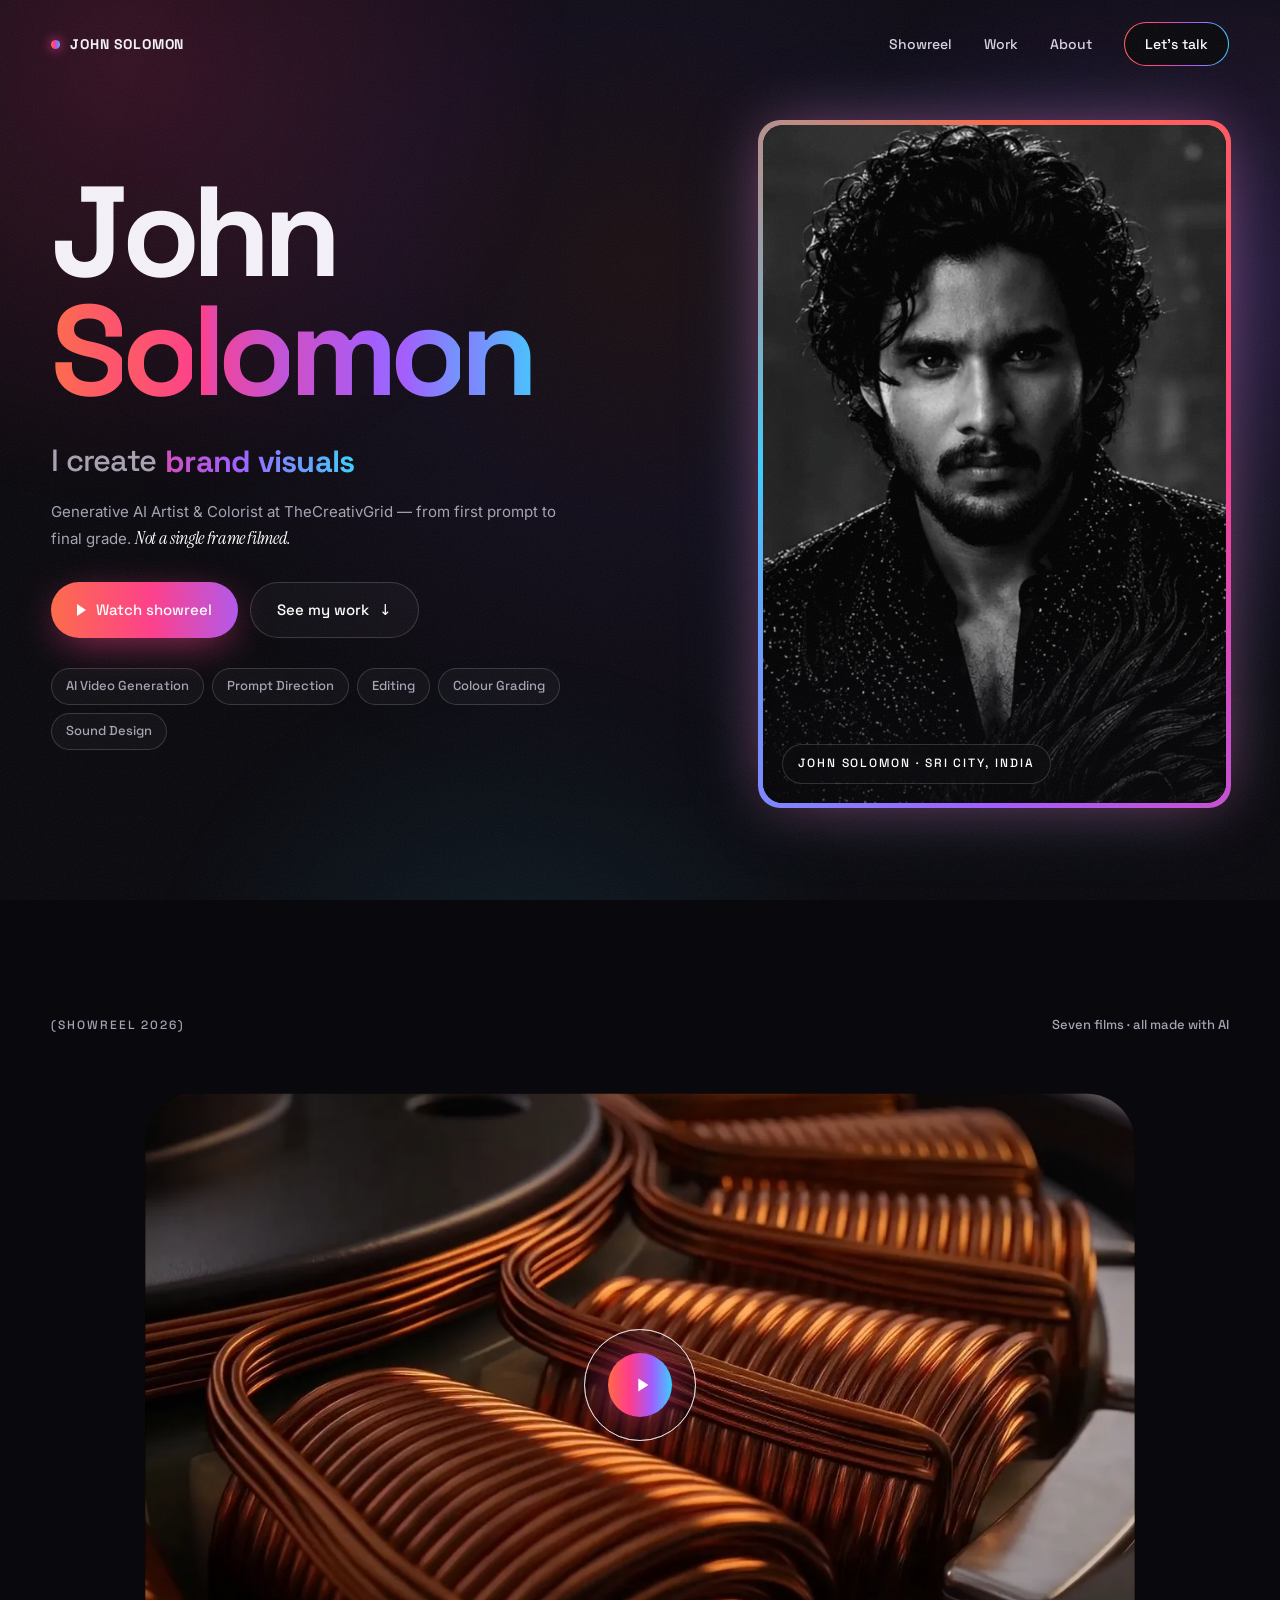
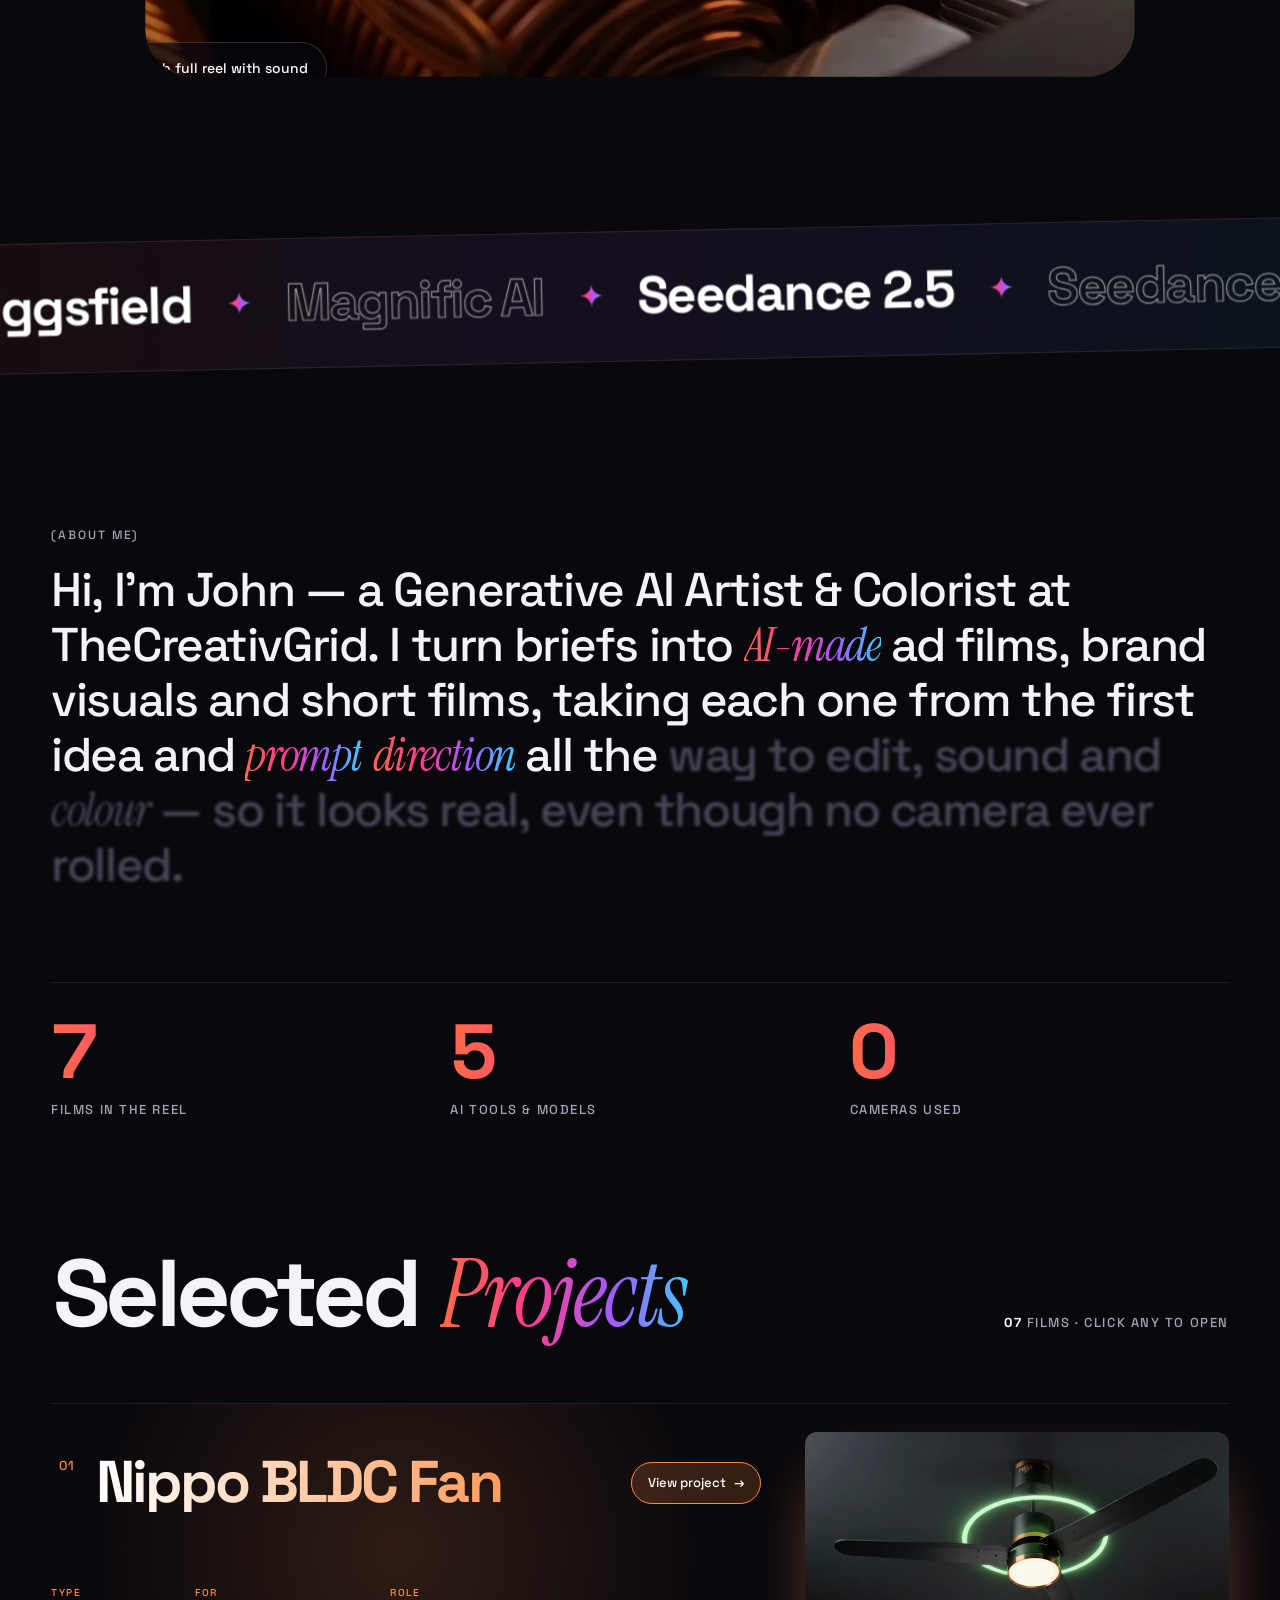
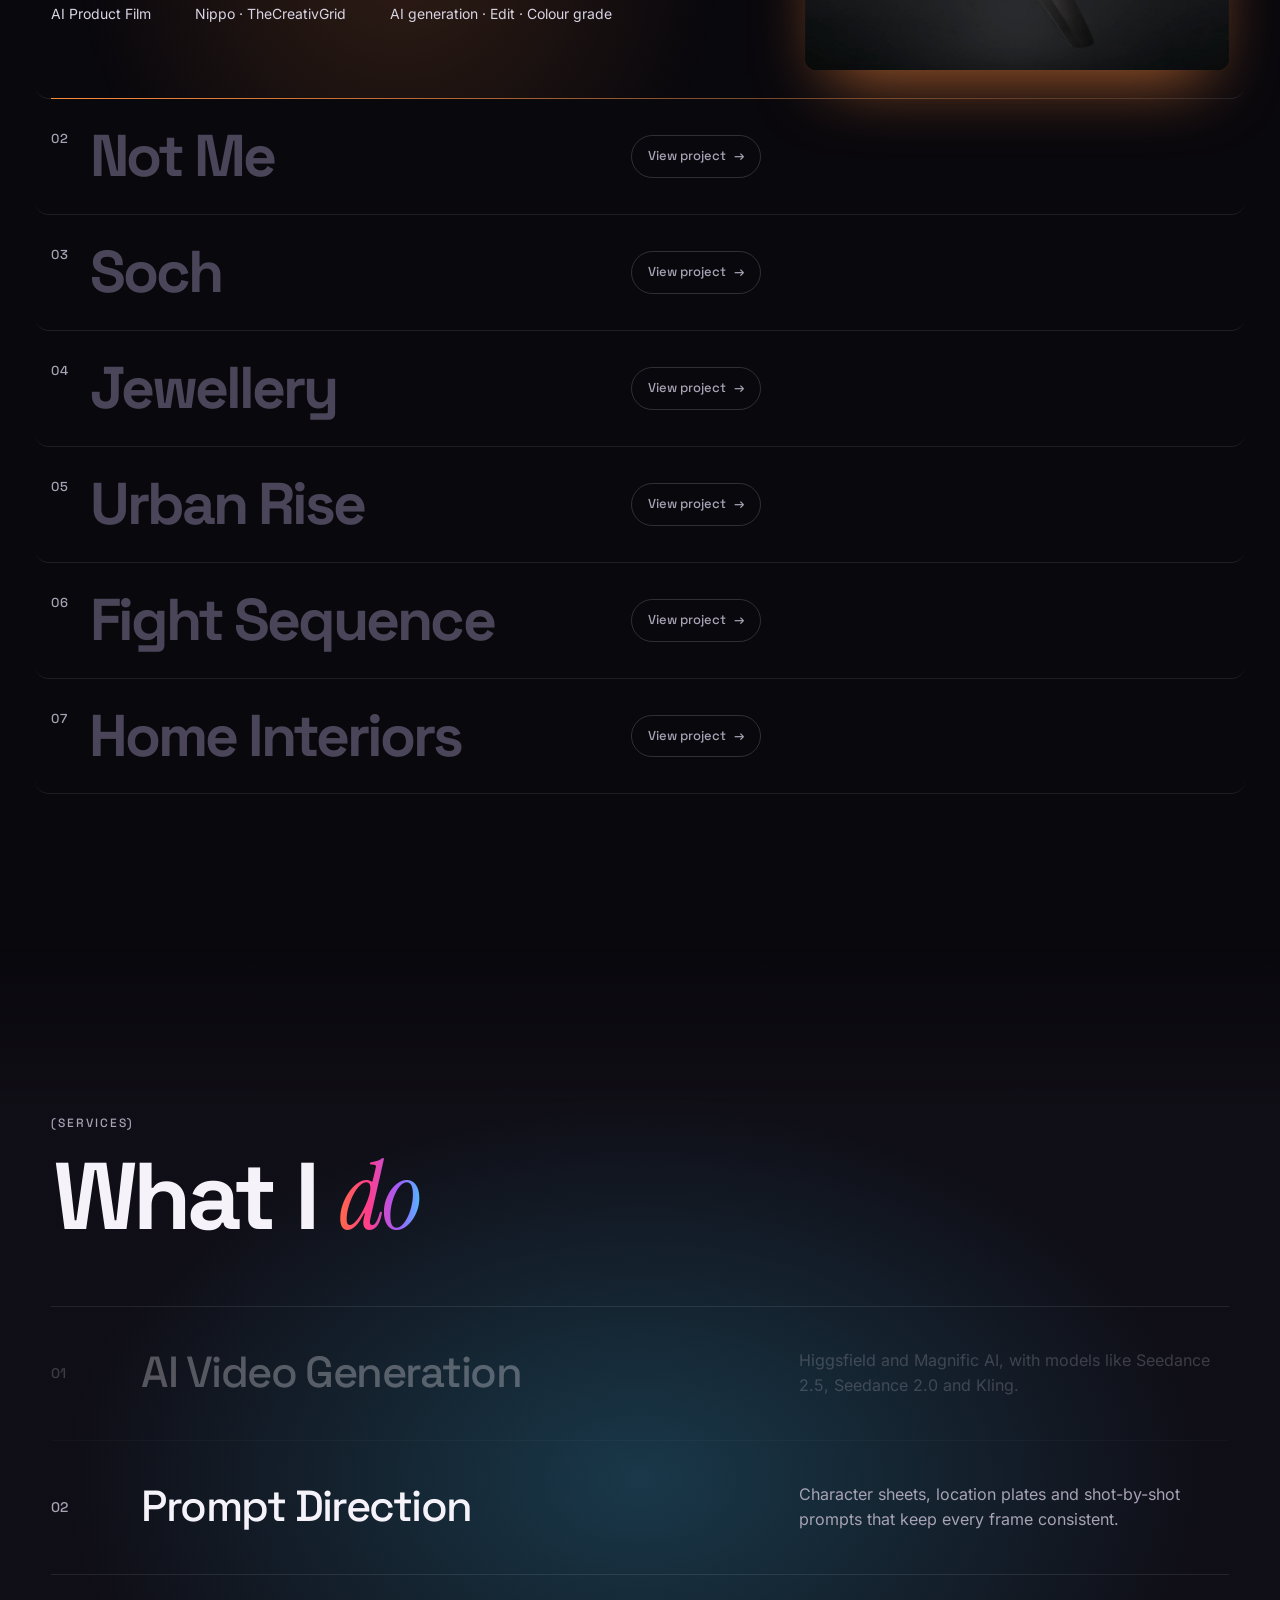
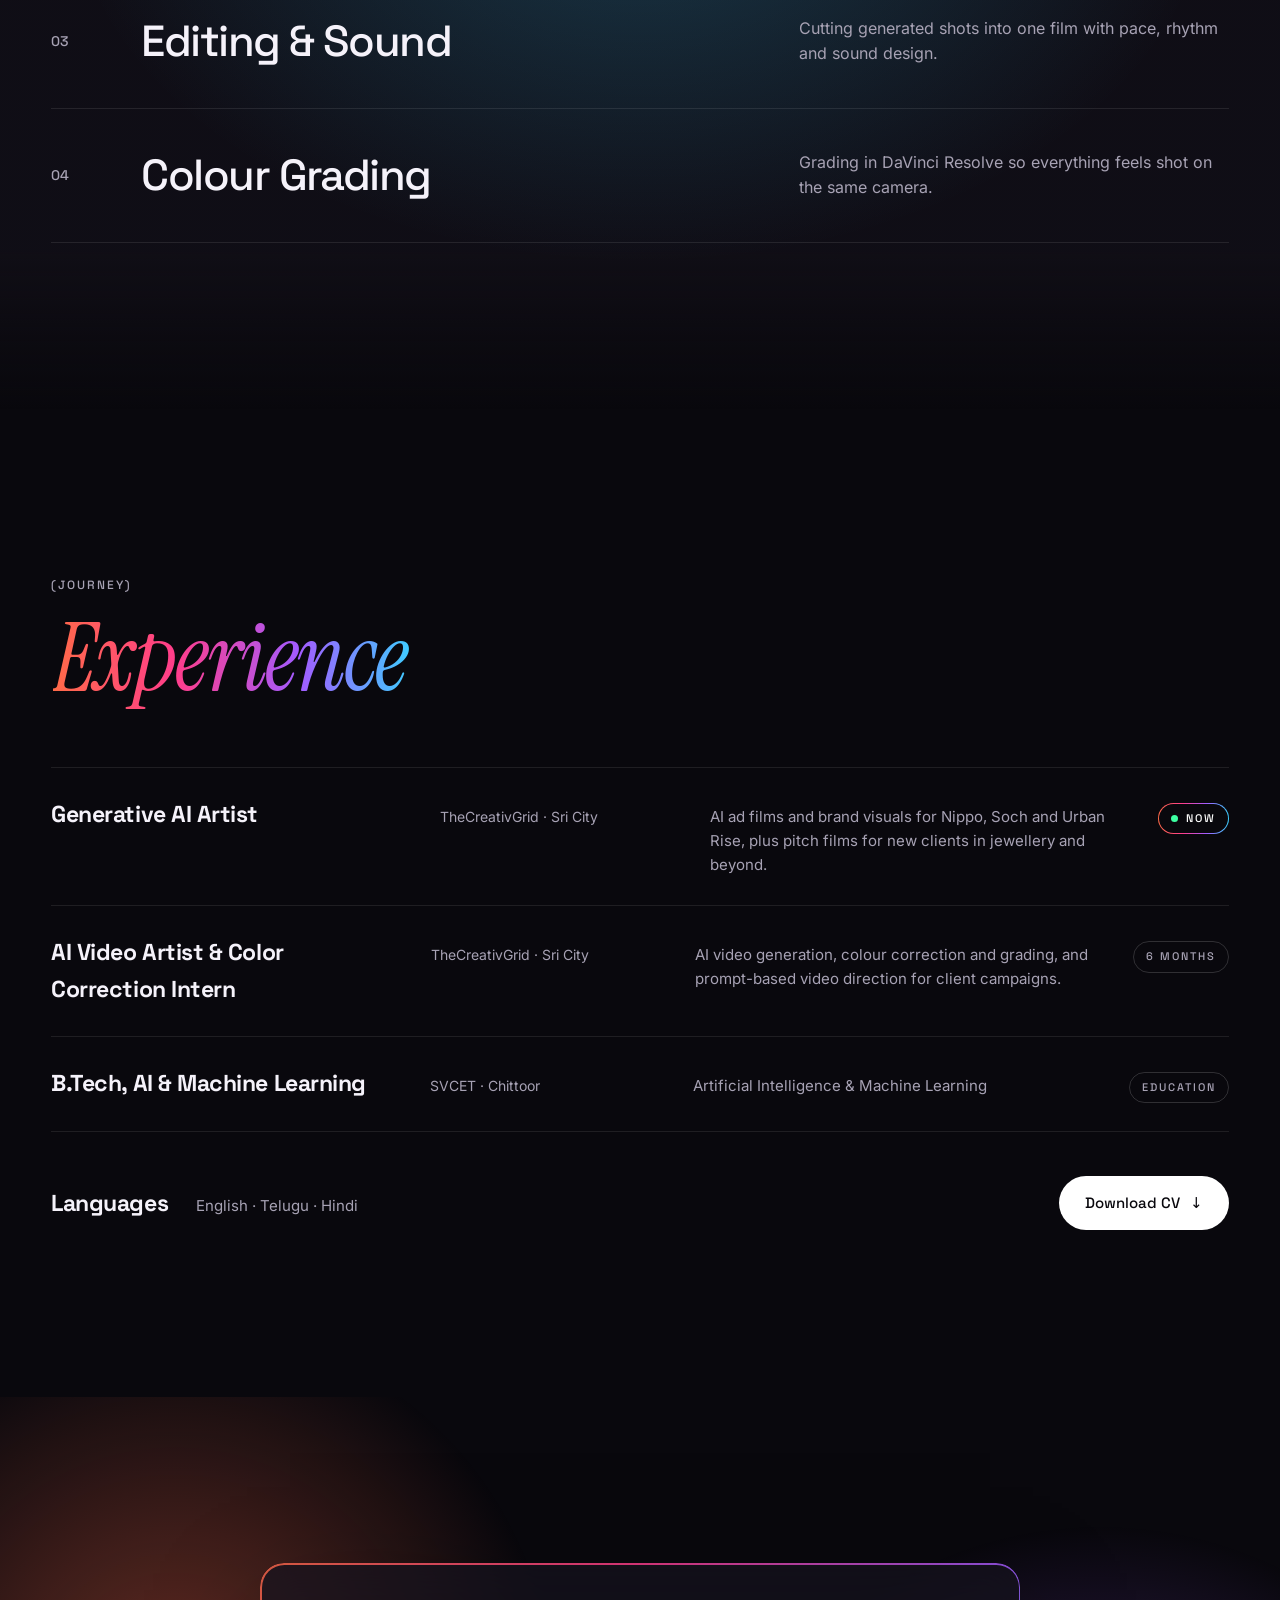
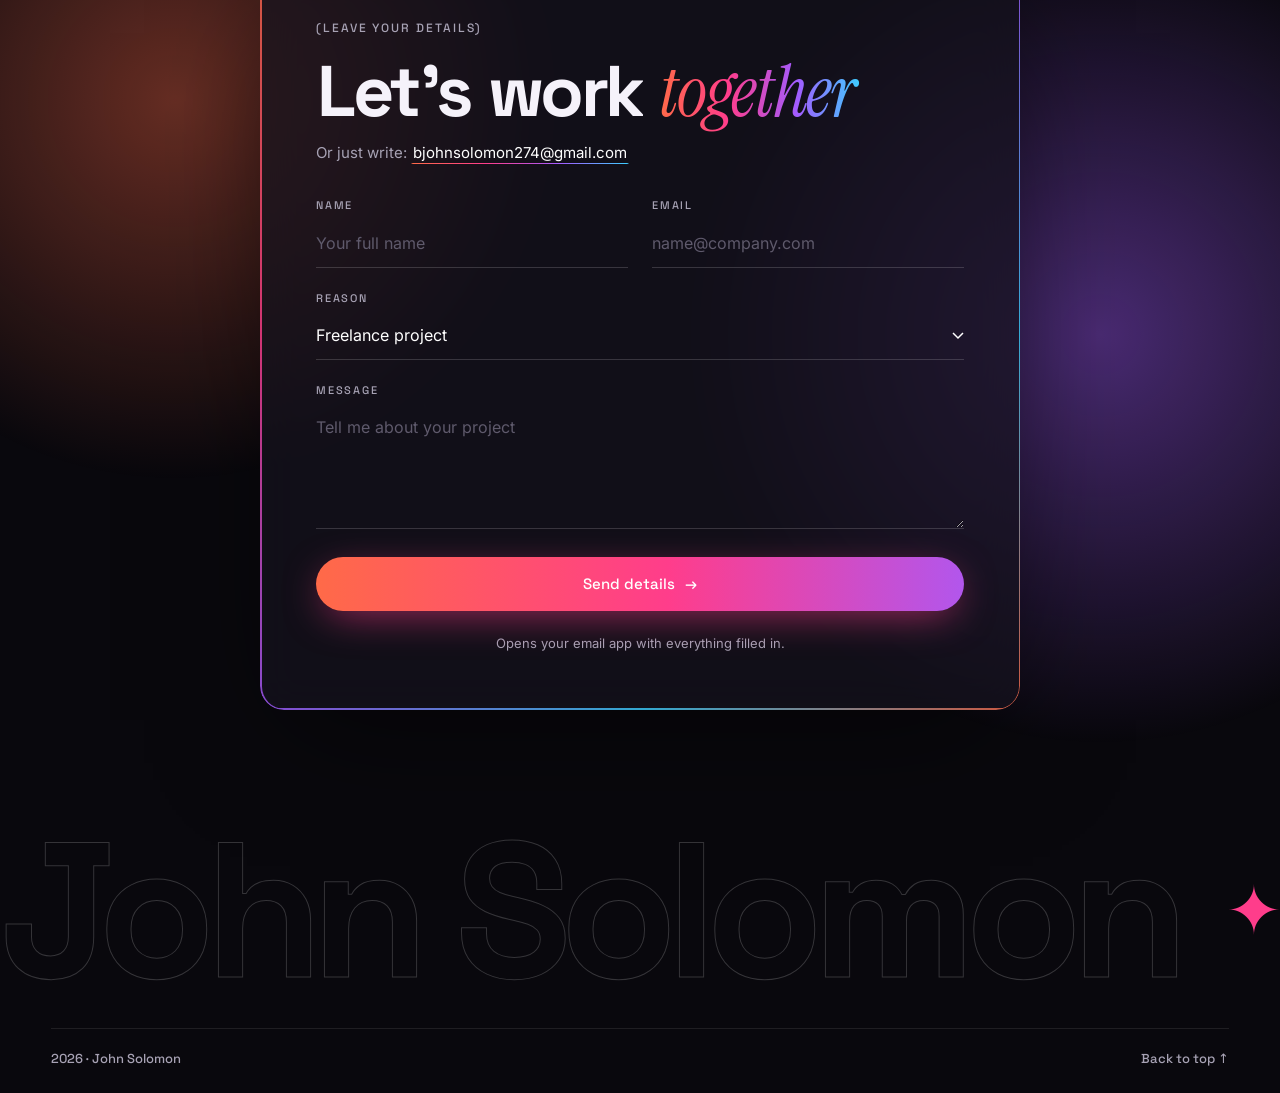
==== index.html @ 5c646c01 "Add files via upload" ====
<!doctype html>
<html lang="en">
<head>
<meta charset="utf-8">
<meta name="viewport" content="width=device-width, initial-scale=1, viewport-fit=cover">
<title>John Solomon — Generative AI Artist &amp; Colorist</title>
<meta name="description" content="John Solomon is a Generative AI Artist and Colorist creating AI-generated ad films, brand visuals and short films.">
<meta name="theme-color" content="#09080d">
<meta name="color-scheme" content="dark">
<meta property="og:title" content="John Solomon — Generative AI Artist & Colorist">
<meta property="og:description" content="AI films, brand visuals & the craft in between.">
<meta property="og:image" content="https://johnsolomon.online/assets/img/og.jpg">
<meta property="og:url" content="https://johnsolomon.online/">
<meta property="og:type" content="website">
<meta name="twitter:card" content="summary_large_image">
<link rel="canonical" href="https://johnsolomon.online/">
<link rel="icon" href="assets/img/favicon.svg" type="image/svg+xml">
<link rel="preload" href="assets/fonts/SpaceGrotesk-Bold.woff2" as="font" type="font/woff2" crossorigin>
<link rel="preload" href="assets/fonts/Inter-Regular.woff2" as="font" type="font/woff2" crossorigin>
<link rel="preload" href="assets/fonts/InstrumentSerif-Italic.woff2" as="font" type="font/woff2" crossorigin>
<link rel="preload" href="assets/img/john.webp" as="image" type="image/webp">
<link rel="preconnect" href="https://www.youtube-nocookie.com">
<link rel="stylesheet" href="assets/css/style.css">
<script src="assets/js/config.js" defer></script>
<script src="assets/js/lenis.min.js" defer></script>
<script src="assets/js/main.js" defer></script>
</head>
<body class="is-loading">

<!-- loader -->
<div class="loader" aria-hidden="true">
  <div class="loader__inner">
    <div class="loader__name"><span>John</span><span>Solomon</span></div>
    <div class="loader__row"><div class="loader__bar"><i></i></div><span class="loader__pct" data-pct>0</span></div>
  </div>
</div>

<!-- ambient layers -->
<div class="aurora" aria-hidden="true"><i class="aurora__a"></i><i class="aurora__b"></i><i class="aurora__c"></i></div>
<div class="spot" aria-hidden="true"></div>
<div class="grain" aria-hidden="true"></div>
<div class="progress" aria-hidden="true"><i></i></div>

<!-- living cursor -->
<canvas class="trail" aria-hidden="true"></canvas>
<div class="cursor" aria-hidden="true">
  <div class="cursor__arrow"><svg viewBox="0 0 28 28"><defs><linearGradient id="cg" x1="0" y1="0" x2="1" y2="1"><stop offset="0" stop-color="#ff6a48"><animate attributeName="stop-color" values="#ff6a48;#ff3d8b;#a35bff;#3ccfff;#ff6a48" dur="6s" repeatCount="indefinite"/></stop><stop offset="1" stop-color="#a35bff"><animate attributeName="stop-color" values="#a35bff;#3ccfff;#ff6a48;#ff3d8b;#a35bff" dur="6s" repeatCount="indefinite"/></stop></linearGradient></defs><path d="M2 2 25 12.5 15.5 14.5 10.5 25 2 2z" fill="url(#cg)" stroke="rgba(255,255,255,.85)" stroke-width="1.1" stroke-linejoin="round"/></svg></div>
  <span class="cursor__label" data-cursor-label>View</span>
</div>

<!-- header -->
<header class="nav">
  <a href="#top" class="nav__logo"><span class="nav__dot"></span>JOHN SOLOMON</a>
  <nav class="nav__links" aria-label="Primary">
    <a href="#reel" data-hover-text="Showreel">Showreel</a>
    <a href="#work" data-hover-text="Work">Work</a>
    <a href="#about" data-hover-text="About">About</a>
    <a href="#contact" class="nav__cta magnetic">Let's talk</a>
  </nav>
  <button class="nav__burger" aria-label="Open menu" aria-expanded="false"><i></i><i></i></button>
</header>
<div class="menu" aria-hidden="true">
  <a href="#reel"><span>01</span>Showreel</a><a href="#work"><span>02</span>Work</a><a href="#about"><span>03</span>About</a><a href="#contact"><span>04</span>Contact</a>
</div>

<main id="top">

<!-- ============ HERO ============ -->
<section class="hero">
  <div class="hero__text">
    <h1 class="hero__name" aria-label="John Solomon"><span class="line" data-chars>John</span><span class="line line--grad" data-chars>Solomon</span></h1>
    <p class="hero__role fade">I create
      <span class="rotator" aria-live="polite"><span class="rotator__track" data-rotator><b>AI ad films</b><b>brand visuals</b><b>pitch films</b><b>short films</b><b>product films</b></span></span>
    </p>
    <p class="hero__tag fade">Generative AI Artist &amp; Colorist at TheCreativGrid — from first prompt to final grade. <em>Not a single frame filmed.</em></p>
    <div class="hero__cta fade">
      <a href="#reel" class="btn btn--grad magnetic"><span class="btn__play"></span>Watch showreel</a>
      <a href="#work" class="btn btn--ghost magnetic">See my work <span aria-hidden="true">↓</span></a>
    </div>
    <ul class="tags fade">
      <li>AI Video Generation</li><li>Prompt Direction</li><li>Editing</li><li>Colour Grading</li><li>Sound Design</li>
    </ul>
  </div>
  <figure class="hero__photo fade" data-tilt>
    <div class="hero__ring" aria-hidden="true"></div>
    <div class="hero__img">
      <picture>
        <source srcset="assets/img/john.webp" type="image/webp">
        <img src="assets/img/john.jpg" alt="John Solomon" width="1200" height="1200" fetchpriority="high">
      </picture>
    </div>
    <figcaption>John Solomon · Sri City, India</figcaption>
  </figure>
  <a href="#reel" class="hero__scroll fade" aria-label="Scroll to showreel"><i></i></a>
</section>

<!-- ============ SHOWREEL ============ -->
<section class="reel wrap" id="reel">
  <div class="reel__head">
    <p class="label" data-scramble>(Showreel 2026)</p>
    <p class="reel__note reveal">Seven films · all made with AI</p>
  </div>
  <div class="reel__frame" data-reel-frame data-cursor="Play">
    <video class="reel__video" muted loop playsinline preload="none" poster="assets/img/hero-poster.webp" data-reel-video>
      <source data-src="assets/video/hero-m.mp4" media="(max-width: 760px)" type="video/mp4">
      <source data-src="assets/video/hero.mp4" type="video/mp4">
    </video>
    <button class="reel__center" data-play-reel aria-label="Play full showreel with sound"><span><svg viewBox="0 0 24 24"><path d="M8 5v14l11-7z"/></svg></span></button>
    <button class="reel__btn" data-play-reel tabindex="-1"><span class="reel__icon"><svg viewBox="0 0 24 24"><path d="M8 5v14l11-7z"/></svg></span>Watch full reel with sound</button>
  </div>
</section>

<!-- tools strip -->
<div class="strip" aria-hidden="true">
  <div class="strip__track" data-strip>
    <span>Higgsfield</span><b>✦</b><span class="o">Magnific AI</span><b>✦</b><span>Seedance 2.5</span><b>✦</b><span class="o">Seedance 2.0</span><b>✦</b><span>Kling</span><b>✦</b><span class="o">DaVinci Resolve</span><b>✦</b>
    <span>Higgsfield</span><b>✦</b><span class="o">Magnific AI</span><b>✦</b><span>Seedance 2.5</span><b>✦</b><span class="o">Seedance 2.0</span><b>✦</b><span>Kling</span><b>✦</b><span class="o">DaVinci Resolve</span><b>✦</b>
  </div>
</div>

<!-- ============ INTRO (word fill) ============ -->
<section class="intro wrap" id="about">
  <p class="label" data-scramble>(About me)</p>
  <p class="intro__text" data-words>Hi, I'm John — a Generative AI Artist &amp; Colorist at TheCreativGrid. I turn briefs into *AI-made* ad films, brand visuals and short films, taking each one from the first idea and *prompt direction* all the way to edit, sound and *colour* — so it looks real, even though no camera ever rolled.</p>
  <div class="stats">
    <div class="stat reveal"><b data-count="7">0</b><span>Films in the reel</span></div>
    <div class="stat reveal"><b data-count="5">0</b><span>AI tools &amp; models</span></div>
    <div class="stat reveal"><b data-count="0" data-suffix="">0</b><span>Cameras used</span></div>
  </div>
</section>

<!-- ============ SELECTED PROJECTS ============ -->
<section class="work wrap" id="work">
  <div class="title-row">
    <h2 class="big-title" data-split-words>Selected <em>Projects</em></h2>
    <p class="title-row__count reveal"><span data-proj-count>07</span> films · click any to open</p>
  </div>
  <div class="projects" data-projects></div>
</section>

<!-- ============ WHAT I DO ============ -->
<section class="skills">
  <div class="skills__glow" aria-hidden="true"></div>
  <div class="wrap">
    <p class="label label--light" data-scramble>(Services)</p>
    <h2 class="big-title" data-split-words>What I <em>do</em></h2>
    <ol class="skills__list">
      <li class="skill" style="--acc:#ff6a48"><span class="skill__n">01</span><h3>AI Video Generation</h3><p>Higgsfield and Magnific AI, with models like Seedance 2.5, Seedance 2.0 and Kling.</p><i class="skill__bar"></i></li>
      <li class="skill" style="--acc:#ff3d8b"><span class="skill__n">02</span><h3>Prompt Direction</h3><p>Character sheets, location plates and shot-by-shot prompts that keep every frame consistent.</p><i class="skill__bar"></i></li>
      <li class="skill" style="--acc:#a35bff"><span class="skill__n">03</span><h3>Editing &amp; Sound</h3><p>Cutting generated shots into one film with pace, rhythm and sound design.</p><i class="skill__bar"></i></li>
      <li class="skill" style="--acc:#3ccfff"><span class="skill__n">04</span><h3>Colour Grading</h3><p>Grading in DaVinci Resolve so everything feels shot on the same camera.</p><i class="skill__bar"></i></li>
    </ol>
  </div>
</section>

<!-- ============ EXPERIENCE ============ -->
<section class="exp wrap">
  <p class="label" data-scramble>(Journey)</p>
  <h2 class="big-title" data-split-words><em>Experience</em></h2>
  <div class="exp__list">
    <div class="exp__row reveal">
      <h3>Generative AI Artist</h3>
      <p class="exp__where">TheCreativGrid · Sri City</p>
      <p class="exp__desc">AI ad films and brand visuals for Nippo, Soch and Urban Rise, plus pitch films for new clients in jewellery and beyond.</p>
      <span class="exp__when exp__when--now"><i></i>Now</span>
    </div>
    <div class="exp__row reveal">
      <h3>AI Video Artist &amp; Color Correction Intern</h3>
      <p class="exp__where">TheCreativGrid · Sri City</p>
      <p class="exp__desc">AI video generation, colour correction and grading, and prompt-based video direction for client campaigns.</p>
      <span class="exp__when">6 months</span>
    </div>
    <div class="exp__row reveal">
      <h3>B.Tech, AI &amp; Machine Learning</h3>
      <p class="exp__where">SVCET · Chittoor</p>
      <p class="exp__desc">Artificial Intelligence &amp; Machine Learning</p>
      <span class="exp__when">Education</span>
    </div>
  </div>
  <div class="exp__foot">
    <div class="exp__languages reveal">
      <h3>Languages</h3>
      <p>English · Telugu · Hindi</p>
    </div>
    <a class="btn btn--light magnetic reveal" href="assets/docs/John_Solomon_Resume.pdf" download>Download CV <span aria-hidden="true">↓</span></a>
  </div>
</section>

<!-- ============ CONTACT ============ -->
<section class="contact" id="contact">
  <div class="contact__orb contact__orb--a" aria-hidden="true"></div>
  <div class="contact__orb contact__orb--b" aria-hidden="true"></div>
  <div class="contact__card reveal">
    <p class="label label--light">(Leave your details)</p>
    <h2 class="contact__title" data-split-words>Let's work <em>together</em></h2>
    <p class="contact__or">Or just write: <a href="mailto:bjohnsolomon274@gmail.com">bjohnsolomon274@gmail.com</a></p>
    <form class="form" data-form novalidate>
      <label><span>Name</span><input name="name" type="text" placeholder="Your full name" autocomplete="name" required></label>
      <label><span>Email</span><input name="email" type="email" placeholder="name@company.com" autocomplete="email" required></label>
      <label class="form__full"><span>Reason</span>
        <select name="reason"><option>Freelance project</option><option>Role / Opportunity</option><option>Just saying hi</option></select>
      </label>
      <label class="form__full"><span>Message</span><textarea name="message" rows="4" placeholder="Tell me about your project"></textarea></label>
      <button class="btn btn--grad form__full" type="submit">Send details <span aria-hidden="true">→</span></button>
      <p class="form__note form__full" data-form-note>Opens your email app with everything filled in.</p>
    </form>
  </div>
  <div class="bigname" aria-hidden="true"><div class="bigname__track"><span>John Solomon</span><b>✦</b><span>John Solomon</span><b>✦</b><span>John Solomon</span><b>✦</b><span>John Solomon</span><b>✦</b></div></div>
  <footer class="foot">
    <span><span data-year>2026</span> · John Solomon</span>
    <span class="foot__links"><a href="#" data-linkedin target="_blank" rel="noopener">LinkedIn ↗</a><a href="#top">Back to top ↑</a></span>
  </footer>
</section>

</main>

<!-- project case study / video player -->
<div class="modal" role="dialog" aria-modal="true" aria-label="Project overview" hidden>
  <div class="modal__backdrop" data-close></div>
  <article class="modal__box" data-lenis-prevent>
    <header class="modal__bar">
      <p class="modal__count" data-m-count></p>
      <div class="modal__nav">
        <button class="modal__arrow" data-prev aria-label="Previous project">←</button>
        <button class="modal__arrow" data-next aria-label="Next project">→</button>
        <button class="modal__close" data-close aria-label="Close">✕</button>
      </div>
    </header>
    <div class="modal__stage"><div class="modal__player" data-player></div></div>
    <div class="modal__content" data-modal-content>
      <div class="modal__info">
        <p class="modal__type" data-m-type></p>
        <h3 class="modal__title" data-m-title></h3>
        <p class="modal__desc" data-m-desc></p>
        <div class="modal__credits">
          <p><span>For</span><b data-m-for></b></p>
          <p><span>My role</span><b data-m-role></b></p>
        </div>
      </div>
      <section class="modal__production" data-m-production aria-label="How it was made"></section>
      <button class="modal__next" data-next>Next project <b data-m-next></b> <span aria-hidden="true">→</span></button>
    </div>
  </article>
</div>

<noscript><style>.loader{display:none}.reveal,.fade,.line .ch,.sw>span{opacity:1!important;transform:none!important}</style></noscript>
</body>
</html>
---- assets/css/style.css ----
/* =========================================================================
   John Solomon — portfolio · v6 "cinematic"
   Dark, colour-graded layout · ember → pink → violet → cyan
   ========================================================================= */
@font-face{font-family:"Space Grotesk";src:url(../fonts/SpaceGrotesk-Light.woff2) format("woff2");font-weight:300;font-display:swap}
@font-face{font-family:"Space Grotesk";src:url(../fonts/SpaceGrotesk-Medium.woff2) format("woff2");font-weight:500;font-display:swap}
@font-face{font-family:"Space Grotesk";src:url(../fonts/SpaceGrotesk-Bold.woff2) format("woff2");font-weight:700;font-display:swap}
@font-face{font-family:"Inter";src:url(../fonts/Inter-Regular.woff2) format("woff2");font-weight:400;font-display:swap}
@font-face{font-family:"Inter";src:url(../fonts/Inter-SemiBold.woff2) format("woff2");font-weight:600;font-display:swap}
@font-face{font-family:"Instrument Serif";src:url(../fonts/InstrumentSerif-Italic.woff2) format("woff2");font-style:italic;font-weight:400;font-display:swap}

:root{
  --bg:#09080d; --bg-2:#110f17; --card:#16131e; --card-2:#1c1826;
  --ink:#f5f2fa; --muted:#a7a2b4; --faint:#4a4558; --line:rgba(255,255,255,.09); --line-2:rgba(255,255,255,.16);
  --ember:#ff6a48; --pink:#ff3d8b; --violet:#a35bff; --cyan:#3ccfff; --gold:#ffc24d;
  --grad:linear-gradient(90deg,#ff6a48,#ff3d8b 34%,#a35bff 68%,#3ccfff);
  --grad-2:linear-gradient(120deg,#ff6a48,#ff3d8b,#a35bff);
  --acc:#ff3d8b;
  --display:"Space Grotesk",system-ui,sans-serif; --body:"Inter",system-ui,sans-serif; --serif:"Instrument Serif",Georgia,serif;
  --pad:clamp(20px,4vw,64px); --ease:cubic-bezier(.19,1,.22,1); --ease-io:cubic-bezier(.65,0,.35,1);
  color-scheme:dark;
}
*,*::before,*::after{box-sizing:border-box}
html{-webkit-text-size-adjust:100%;overflow-x:clip;background:var(--bg)}
html:not(.lenis){scroll-behavior:smooth}
html.lenis,html.lenis body{height:auto}
.lenis.lenis-stopped{overflow:clip}
body{margin:0;background:var(--bg);color:var(--ink);font-family:var(--body);font-size:16px;line-height:1.6;-webkit-font-smoothing:antialiased;-moz-osx-font-smoothing:grayscale;overflow-x:clip}
body.is-loading{overflow:hidden}
main{position:relative;z-index:2}
img,video{display:block;max-width:100%}
a{color:inherit;text-decoration:none}
button,input,select,textarea{font:inherit;color:inherit}
button{background:none;border:0;cursor:pointer;padding:0}
::selection{background:var(--pink);color:#fff}
:focus-visible{outline:2px solid var(--cyan);outline-offset:3px;border-radius:4px}
.wrap{width:100%;max-width:1360px;margin:0 auto;padding:0 var(--pad)}
.label{font-family:var(--display);font-weight:500;font-size:12px;letter-spacing:.16em;text-transform:uppercase;color:var(--muted);margin:0 0 18px}
.label--light{color:var(--muted)}
.big-title{font-family:var(--display);font-weight:700;font-size:clamp(48px,7.4vw,112px);letter-spacing:-.05em;line-height:.95;margin:0 0 clamp(36px,5vw,64px)}
em,.big-title em,.contact__title em{font-family:var(--serif);font-style:italic;font-weight:400;letter-spacing:-.02em}
.big-title em,.contact__title em{background:var(--grad);background-size:100% 100%;-webkit-background-clip:text;background-clip:text;color:transparent;padding-right:.08em}
@keyframes drift{to{background-position:100% 0}}

/* ---------- ambient: aurora, spotlight, grain ---------- */
.aurora{position:fixed;inset:0;z-index:0;pointer-events:none;overflow:hidden}
.aurora i{position:absolute;border-radius:50%;opacity:.55;will-change:transform}
.aurora__a{width:70vmax;height:70vmax;left:-25vmax;top:-30vmax;background:radial-gradient(closest-side,rgba(255,61,139,.32),rgba(255,61,139,0));animation:float-a 26s ease-in-out infinite alternate}
.aurora__b{width:65vmax;height:65vmax;right:-28vmax;top:-10vmax;background:radial-gradient(closest-side,rgba(163,91,255,.34),rgba(163,91,255,0));animation:float-b 32s ease-in-out infinite alternate}
.aurora__c{width:60vmax;height:60vmax;left:10vmax;bottom:-40vmax;background:radial-gradient(closest-side,rgba(60,207,255,.18),rgba(60,207,255,0));animation:float-c 30s ease-in-out infinite alternate}
@keyframes float-a{to{transform:translate(18vmax,14vmax) scale(1.15)}}
@keyframes float-b{to{transform:translate(-16vmax,20vmax) scale(.9)}}
@keyframes float-c{to{transform:translate(20vmax,-18vmax) scale(1.2)}}
.spot{position:fixed;left:0;top:0;z-index:1;width:1100px;height:1100px;margin:-550px 0 0 -550px;pointer-events:none;border-radius:50%;background:radial-gradient(closest-side,rgba(255,106,72,.07),rgba(163,91,255,.05) 45%,transparent);transform:translate3d(50vw,30vh,0);will-change:transform}
.grain{position:fixed;inset:0;z-index:90;pointer-events:none;opacity:.07;background-image:url("data:image/svg+xml,%3Csvg xmlns='http://www.w3.org/2000/svg' width='160' height='160'%3E%3Cfilter id='n'%3E%3CfeTurbulence type='fractalNoise' baseFrequency='.9' numOctaves='2' stitchTiles='stitch'/%3E%3C/filter%3E%3Crect width='100%25' height='100%25' filter='url(%23n)'/%3E%3C/svg%3E");}
@keyframes grain{0%{transform:translate(0,0)}20%{transform:translate(-4%,3%)}40%{transform:translate(3%,-5%)}60%{transform:translate(-6%,-2%)}80%{transform:translate(5%,4%)}100%{transform:translate(0,0)}}

/* ---------- loader ---------- */
.loader{position:fixed;inset:0;z-index:100;background:var(--bg);display:grid;place-items:center;transition:clip-path 1.1s var(--ease-io)}
.loader::after{content:"";position:absolute;left:0;right:0;bottom:0;height:3px;background:var(--grad)}
.loader__inner{width:min(560px,82vw)}
.loader__name{display:flex;gap:.25em;font-family:var(--display);font-weight:700;font-size:clamp(42px,7vw,76px);letter-spacing:-.05em;line-height:1;overflow:hidden}
.loader__name span{display:inline-block;transform:translateY(105%);animation:rise .9s var(--ease) forwards}
.loader__name span:last-child{animation-delay:.08s;background:var(--grad);-webkit-background-clip:text;background-clip:text;color:transparent}
.loader__row{display:flex;align-items:center;gap:16px;margin-top:20px}
.loader__bar{flex:1;height:2px;background:var(--line-2);overflow:hidden;border-radius:2px}
.loader__bar i{display:block;height:100%;width:0;background:var(--grad)}
.loader__pct{font-family:var(--display);font-size:13px;color:var(--muted);min-width:3ch;text-align:right;font-variant-numeric:tabular-nums}
body.is-loaded .loader{clip-path:inset(0 0 100% 0);pointer-events:none}
@keyframes rise{to{transform:none}}

/* ---------- progress ---------- */
.progress{position:fixed;left:0;top:0;right:0;height:2px;z-index:70;pointer-events:none}
.progress i{display:block;height:100%;width:100%;background:var(--grad);transform-origin:0 50%;transform:scaleX(var(--p,0));box-shadow:0 0 12px rgba(255,61,139,.6)}

/* ---------- living cursor ---------- */
.trail{position:fixed;inset:0;z-index:98;pointer-events:none;width:100vw;height:100vh}
.cursor{position:fixed;left:0;top:0;z-index:99;pointer-events:none;transform:translate3d(-200px,-200px,0);will-change:transform}
.cursor__arrow{width:19px;height:19px;margin:-1.5px 0 0 -1.5px;transform-origin:1.5px 1.5px;transition:scale .35s var(--ease);filter:drop-shadow(0 0 6px rgba(255,61,139,.55)) drop-shadow(0 0 14px rgba(163,91,255,.35))}
.cursor__arrow svg{display:block;width:100%;height:100%}
.cursor.is-hover .cursor__arrow{scale:1.2}
.cursor.is-down .cursor__arrow{scale:.8}
.cursor__label{position:absolute;left:22px;top:16px;white-space:nowrap;font-family:var(--display);font-weight:500;font-size:12px;letter-spacing:.12em;text-transform:uppercase;color:#fff;padding:8px 14px;border-radius:40px;background:var(--acc);box-shadow:0 8px 30px color-mix(in srgb,var(--acc) 50%,transparent);opacity:0;transform:scale(.4) translateY(6px);transform-origin:0 0;transition:opacity .3s,transform .45s var(--ease),background .4s}
.cursor.has-label .cursor__label{opacity:1;transform:none}
@media (hover:none),(pointer:coarse){.cursor,.trail{display:none}}
@media (hover:hover) and (pointer:fine){html,body,a,button,video,input,select,textarea,label,.proj,[data-cursor]{cursor:none}}

/* ---------- nav ---------- */
.nav{position:fixed;top:0;left:0;right:0;z-index:60;display:flex;align-items:center;justify-content:space-between;padding:22px var(--pad);transition:transform .6s var(--ease),background .4s,padding .4s,border-color .4s;border-bottom:1px solid transparent}
.nav.is-hidden{transform:translateY(-110%)}
.nav.is-solid{background:rgba(9,8,13,.72);backdrop-filter:blur(14px) saturate(1.4);-webkit-backdrop-filter:blur(14px) saturate(1.4);padding-top:14px;padding-bottom:14px;border-color:var(--line)}
.nav__logo{display:flex;align-items:center;gap:10px;font-family:var(--display);font-weight:700;font-size:14px;letter-spacing:.06em}
.nav__dot{width:9px;height:9px;border-radius:50%;background:var(--grad);box-shadow:0 0 12px var(--pink);animation:pulse 2.4s ease-in-out infinite}
@keyframes pulse{50%{transform:scale(.65);opacity:.7}}
.nav__links{display:flex;align-items:center;gap:32px;font-family:var(--display);font-weight:500;font-size:14px}
.nav__links a[data-hover-text]{position:relative;display:inline-block;overflow:hidden;height:1.3em;line-height:1.3;color:#d9d4e3}
.roll{display:flex;flex-direction:column;transition:transform .55s var(--ease)}
.roll span:last-child{background:var(--grad);-webkit-background-clip:text;background-clip:text;color:transparent}
.nav__links a[data-hover-text]:hover .roll{transform:translateY(-50%)}
.nav__cta{position:relative;padding:10px 20px;border-radius:40px;color:#fff;background:linear-gradient(var(--bg),var(--bg)) padding-box,var(--grad) border-box;border:1.5px solid transparent;transition:box-shadow .4s,transform .5s var(--ease)}
.nav__cta:hover{box-shadow:0 0 24px rgba(255,61,139,.45)}
.nav__burger{display:none;width:44px;height:44px;position:relative}
.nav__burger i{position:absolute;left:10px;right:10px;height:2px;background:#fff;border-radius:2px;transition:transform .4s var(--ease)}
.nav__burger i:first-child{top:17px}.nav__burger i:last-child{top:25px}
.nav__burger[aria-expanded="true"] i:first-child{transform:translateY(4px) rotate(45deg)}
.nav__burger[aria-expanded="true"] i:last-child{transform:translateY(-4px) rotate(-45deg)}
.menu{position:fixed;inset:0;z-index:55;background:radial-gradient(120% 80% at 100% 0,rgba(255,61,139,.28),transparent 60%),radial-gradient(100% 80% at 0 100%,rgba(163,91,255,.3),transparent 60%),var(--bg);display:flex;flex-direction:column;justify-content:center;padding:0 var(--pad);gap:6px;clip-path:circle(0 at calc(100% - 46px) 44px);transition:clip-path .8s var(--ease-io)}
.menu a{display:flex;align-items:baseline;gap:14px;font-family:var(--display);font-weight:700;font-size:clamp(44px,13vw,68px);letter-spacing:-.045em;line-height:1.12;transform:translateY(40px);opacity:0;transition:transform .8s var(--ease),opacity .5s}
.menu a span{font-family:var(--display);font-size:13px;font-weight:500;letter-spacing:.12em;color:var(--pink)}
body.menu-open .menu{clip-path:circle(150% at calc(100% - 46px) 44px)}
body.menu-open .menu a{transform:none;opacity:1;transition-delay:.15s}
body.menu-open .menu a:nth-child(2){transition-delay:.21s}body.menu-open .menu a:nth-child(3){transition-delay:.27s}body.menu-open .menu a:nth-child(4){transition-delay:.33s}
@media (max-width:760px){.nav__links{display:none}.nav__burger{display:block}}

/* ---------- buttons ---------- */
.btn{position:relative;display:inline-flex;align-items:center;justify-content:center;gap:10px;padding:15px 26px;border-radius:50px;font-family:var(--display);font-weight:500;font-size:15px;overflow:hidden;isolation:isolate;transition:transform .5s var(--ease),box-shadow .4s,background .3s,color .3s}
.btn--grad{background:var(--grad);background-size:160% 100%;color:#fff;box-shadow:0 10px 40px -10px rgba(255,61,139,.7);transition:background-position .8s var(--ease),transform .5s var(--ease),box-shadow .4s}
.btn--grad:hover{background-position:100% 0}
.btn--grad::after{content:"";position:absolute;inset:0;z-index:-1;background:linear-gradient(100deg,transparent 30%,rgba(255,255,255,.4),transparent 70%);transform:translateX(-120%);transition:transform .9s var(--ease)}
.btn--grad:hover{box-shadow:0 16px 50px -8px rgba(255,61,139,.85)}
.btn--grad:hover::after{transform:translateX(120%)}
.btn--ghost{border:1px solid var(--line-2);color:#fff;background:rgba(255,255,255,.03)}
.btn--ghost::before{content:"";position:absolute;inset:0;z-index:-1;background:#fff;border-radius:inherit;transform:translateY(101%);transition:transform .55s var(--ease)}
.btn--ghost:hover{color:var(--bg)}
.btn--ghost:hover::before{transform:none}
.btn--light{background:#fff;color:var(--bg)}
.btn--light::before{content:"";position:absolute;inset:0;z-index:-1;background:var(--grad);transform:translateY(101%);transition:transform .55s var(--ease)}
.btn--light:hover{color:#fff}
.btn--light:hover::before{transform:none}
.btn__play{width:0;height:0;border-left:9px solid #fff;border-top:6px solid transparent;border-bottom:6px solid transparent}
.magnetic{will-change:transform}

/* ---------- reveal ---------- */
.reveal,.fade{opacity:0;transform:translateY(32px);transition:opacity 1s var(--ease),transform 1.15s var(--ease);transition-delay:var(--reveal-delay,0ms)}
.reveal.is-in,.fade.is-in{opacity:1;transform:none}
.fade{transition-delay:calc(var(--fd,0) * 90ms + 500ms)}
[data-split-words]{}
.sw{display:inline-block;overflow:hidden;vertical-align:top;padding:0 .02em .1em;margin-bottom:-.1em}
.sw>span{display:inline-block;transform:translateY(110%) rotate(4deg);transform-origin:0 100%;transition:transform 1.15s var(--ease)}
.is-in .sw>span{transform:none}

/* ---------- hero ---------- */
.hero{position:relative;min-height:100svh;display:grid;grid-template-columns:minmax(0,1.1fr) minmax(300px,.8fr);align-items:center;gap:clamp(28px,5vw,80px);padding:clamp(96px,12vh,130px) var(--pad) clamp(60px,9vh,96px);max-width:1500px;margin:0 auto}
@keyframes ping{70%{box-shadow:0 0 0 9px rgba(61,255,162,0)}100%{box-shadow:0 0 0 0 rgba(61,255,162,0)}}
.hero__name{margin:0;font-family:var(--display);font-weight:700;font-size:clamp(68px,10vw,164px);letter-spacing:-.06em;line-height:.86}
.line{display:block;overflow:hidden;padding:0 .04em .07em 0}
.line .ch{display:inline-block;transform:translateY(115%) rotate(8deg);transform-origin:0 100%;transition:transform 1.2s var(--ease),color .3s}
.line--grad .ch{background:var(--grad);background-size:500% 100%;-webkit-background-clip:text;background-clip:text;color:transparent;animation:drift 6s ease-in-out infinite alternate}
.line--grad .ch:nth-child(1){background-position:0 0}.line--grad .ch:nth-child(2){background-position:16% 0}.line--grad .ch:nth-child(3){background-position:32% 0}.line--grad .ch:nth-child(4){background-position:48% 0}.line--grad .ch:nth-child(5){background-position:64% 0}.line--grad .ch:nth-child(6){background-position:80% 0}.line--grad .ch:nth-child(7){background-position:96% 0}
.is-loaded .hero__name .ch{transform:none}
.hero__name .ch.is-pop{transform:translateY(-10%) rotate(-4deg)!important;transition:transform .35s var(--ease)!important}
.hero__role{margin:28px 0 0;font-family:var(--display);font-weight:500;font-size:clamp(22px,2.4vw,34px);letter-spacing:-.025em;line-height:1.2;color:var(--muted);display:flex;flex-wrap:wrap;align-items:baseline;gap:.3em}
.rotator{display:inline-block;height:1.25em;overflow:hidden;vertical-align:bottom;position:relative}
.rotator__track{display:flex;flex-direction:column;transition:transform .8s var(--ease)}
.rotator__track b{display:block;height:1.25em;font-weight:700;color:#fff;white-space:nowrap;background:var(--grad);background-size:200% 100%;-webkit-background-clip:text;background-clip:text;color:transparent}
.rotator__track b:nth-child(2n){background-position:100% 0}
.hero__tag{margin:18px 0 30px;max-width:520px;font-size:clamp(15px,1.15vw,17px);line-height:1.6;color:var(--muted)}
.hero__tag em{font-size:1.18em;color:#fff}
.hero__cta{display:flex;flex-wrap:wrap;gap:12px;margin-bottom:30px}
.tags{list-style:none;margin:0;padding:0;display:flex;flex-wrap:wrap;gap:8px;max-width:560px}
.tags li{font-family:var(--display);font-size:13px;padding:7px 14px;border:1px solid var(--line-2);border-radius:40px;color:var(--muted);background:rgba(255,255,255,.03);transition:border-color .3s,color .3s,transform .4s var(--ease),box-shadow .4s}
.tags li:hover{color:#fff;border-color:var(--pink);transform:translateY(-3px);box-shadow:0 8px 24px -8px rgba(255,61,139,.6)}
.hero__text{min-width:0}
.hero__photo{position:relative;margin:0;height:min(76svh,740px);width:100%;align-self:center;translate:0 var(--py,0);transition-delay:.35s!important}
.hero__ring{position:absolute;inset:-2px;border-radius:22px;overflow:hidden;box-shadow:0 0 60px -10px rgba(255,61,139,.45),0 0 90px -20px rgba(60,207,255,.35)}
.hero__ring::before{content:"";position:absolute;left:50%;top:50%;width:200%;aspect-ratio:1;translate:-50% -50%;background:conic-gradient(#ff6a48,#ff3d8b,#a35bff,#3ccfff,#ff6a48);animation:spin 8s linear infinite;will-change:transform}
@property --ang{syntax:"<angle>";inherits:false;initial-value:0deg}
@keyframes spin-ang{to{--ang:360deg}}
.hero__img{position:absolute;inset:3px;border-radius:20px;overflow:hidden;background:var(--card)}
.hero__img picture{display:block;width:100%;height:100%}
.hero__img img{width:100%;height:100%;object-fit:cover;object-position:50% 20%;transform:scale(1.12);filter:saturate(1.05) contrast(1.04);transition:transform 2s var(--ease)}
.hero__photo.is-in .hero__img img{transform:scale(1.02)}
.hero__img::after{content:"";position:absolute;inset:0;background:linear-gradient(180deg,transparent 60%,rgba(9,8,13,.55));pointer-events:none}
.hero__photo figcaption{position:absolute;left:22px;bottom:22px;z-index:2;font-family:var(--display);font-weight:500;font-size:12px;letter-spacing:.16em;text-transform:uppercase;color:#fff;background:rgba(9,8,13,.5);backdrop-filter:blur(8px);-webkit-backdrop-filter:blur(8px);padding:9px 15px;border-radius:40px;border:1px solid var(--line-2)}
@keyframes spin{to{transform:rotate(360deg)}}
.hero__scroll{position:absolute;left:50%;bottom:clamp(16px,3vh,30px);width:24px;height:38px;margin-left:-12px;border:1.5px solid var(--line-2);border-radius:14px}
.hero__scroll i{position:absolute;left:50%;top:7px;width:3px;height:8px;margin-left:-1.5px;border-radius:2px;background:var(--grad);animation:wheel 1.8s var(--ease-io) infinite}
@keyframes wheel{0%{transform:translateY(0);opacity:1}70%{transform:translateY(13px);opacity:0}100%{opacity:0}}
@media (max-width:860px){
  .hero{grid-template-columns:1fr;padding:104px var(--pad) 40px;min-height:auto;gap:44px}
  .hero__name{font-size:clamp(64px,19vw,110px)}
  .hero__photo{height:auto;aspect-ratio:4/5;translate:none}
      .hero__scroll{display:none}
  .tags{flex-wrap:nowrap;overflow-x:auto;scrollbar-width:none;margin-right:calc(var(--pad) * -1);padding-right:var(--pad)}
  .tags::-webkit-scrollbar{display:none}
  .tags li{white-space:nowrap}
}

/* ---------- showreel ---------- */
.reel{padding-top:clamp(70px,9vw,130px)}
.reel__head{display:flex;justify-content:space-between;align-items:baseline;gap:20px}
.reel__note{margin:0 0 18px;font-family:var(--display);font-size:13px;color:var(--muted)}
.reel__frame{--rp:1;position:relative;border-radius:18px;overflow:hidden;aspect-ratio:16/9;background:#000;clip-path:inset(calc((1 - var(--rp)) * 6%) calc((1 - var(--rp)) * 8%) round calc(18px + (1 - var(--rp)) * 30px));box-shadow:0 40px 120px -40px rgba(163,91,255,.55)}
.reel__frame::before{content:"";position:absolute;inset:0;z-index:2;border-radius:inherit;padding:1.5px;background:linear-gradient(120deg,#ff6a48,#ff3d8b,#a35bff,#3ccfff,#ff6a48);-webkit-mask:linear-gradient(#000 0 0) content-box,linear-gradient(#000 0 0);-webkit-mask-composite:xor;mask-composite:exclude;pointer-events:none;opacity:.9}
.reel__video{width:100%;height:100%;object-fit:cover;transform:scale(calc(1.14 - var(--rp) * .14));transition:filter .8s}
.reel__frame:hover .reel__video{filter:saturate(1.15) brightness(1.05)}
.reel__frame::after{content:"";position:absolute;inset:0;background:radial-gradient(80% 60% at 50% 50%,transparent 40%,rgba(0,0,0,.45));pointer-events:none;z-index:1}
.reel__center{position:absolute;left:50%;top:50%;z-index:3;width:112px;height:112px;margin:-56px 0 0 -56px;border-radius:50%;display:grid;place-items:center;background:rgba(9,8,13,.35);border:1px solid rgba(255,255,255,.35);transition:transform .6s var(--ease),background .4s}
.reel__center::before,.reel__center::after{content:"";position:absolute;inset:-1px;border-radius:50%;border:1px solid rgba(255,255,255,.5);animation:ring 2.6s var(--ease) infinite}
.reel__center::after{animation-delay:1.3s}
@keyframes ring{from{transform:scale(1);opacity:.8}to{transform:scale(1.7);opacity:0}}
.reel__center span{width:64px;height:64px;border-radius:50%;background:var(--grad);display:grid;place-items:center;box-shadow:0 0 40px rgba(255,61,139,.6)}
.reel__center svg{width:22px;height:22px;fill:#fff;margin-left:3px}
.reel__frame:hover .reel__center{transform:scale(1.1)}
.reel__btn{position:absolute;left:22px;bottom:22px;z-index:3;display:inline-flex;align-items:center;gap:12px;padding:8px 18px 8px 8px;border-radius:40px;background:rgba(9,8,13,.7);color:#fff;font-family:var(--display);font-weight:500;font-size:14px;border:1px solid var(--line-2);transition:background .3s}
.reel__btn:hover{background:rgba(9,8,13,.85)}
.reel__icon{width:34px;height:34px;border-radius:50%;background:var(--grad);display:grid;place-items:center}
.reel__icon svg{width:13px;height:13px;fill:#fff;margin-left:2px}
@media (max-width:860px){
  .reel__frame{clip-path:none;border-radius:12px}
  .reel__video{transform:none}
  .reel__center{width:84px;height:84px;margin:-42px 0 0 -42px}
  .reel__center span{width:50px;height:50px}
  .reel__btn{display:none}
  .reel__note{display:none}
}

/* ---------- tools strip ---------- */
.strip{position:relative;overflow:hidden;margin-top:clamp(70px,9vw,130px);padding:22px 0;border-top:1px solid var(--line);border-bottom:1px solid var(--line);background:linear-gradient(90deg,rgba(255,106,72,.06),rgba(163,91,255,.08),rgba(60,207,255,.06));transform:rotate(-1.2deg) scale(1.02)}
.strip__track{display:flex;align-items:center;gap:34px;width:max-content;font-family:var(--display);font-weight:700;font-size:clamp(28px,4vw,56px);letter-spacing:-.04em;white-space:nowrap;will-change:transform}
.strip__track span{color:#fff}
.strip__track span.o{color:transparent;-webkit-text-stroke:1.2px rgba(255,255,255,.55)}
.strip__track b{font-weight:400;font-size:.6em;background:var(--grad);-webkit-background-clip:text;background-clip:text;color:transparent;display:inline-block;animation:spin 6s linear infinite}

/* ---------- intro ---------- */
.intro{padding:clamp(110px,13vw,190px) var(--pad) clamp(90px,10vw,150px)}
.intro__text{margin:0;font-family:var(--display);font-weight:500;font-size:clamp(28px,3.7vw,56px);line-height:1.16;letter-spacing:-.03em;max-width:1200px}
.intro__text .w{display:inline-block;color:var(--faint);transition:color .4s,transform .5s var(--ease),filter .5s;filter:blur(1.5px)}
.intro__text .w.on{color:var(--ink);filter:none}
.intro__text .w.key{font-family:var(--serif);font-style:italic;font-weight:400}
.intro__text .w.key.on{background:var(--grad);background-size:100% 100%;-webkit-background-clip:text;background-clip:text;color:transparent}
.stats{display:grid;grid-template-columns:repeat(3,1fr);gap:20px;margin-top:clamp(56px,7vw,100px);border-top:1px solid var(--line);padding-top:30px}
.stat b{display:block;font-family:var(--display);font-weight:700;font-size:clamp(48px,6vw,92px);letter-spacing:-.05em;line-height:1;background:var(--grad);-webkit-background-clip:text;background-clip:text;color:transparent;font-variant-numeric:tabular-nums}
.stat span{display:block;margin-top:10px;font-family:var(--display);font-size:13px;letter-spacing:.12em;text-transform:uppercase;color:var(--muted)}
@media (max-width:600px){.stats{grid-template-columns:repeat(3,1fr);gap:10px}.stat span{font-size:10px;letter-spacing:.08em}}

/* ---------- selected projects ---------- */
.work{padding-bottom:clamp(100px,12vw,170px)}
.title-row{display:flex;justify-content:space-between;align-items:flex-end;gap:20px}
.title-row__count{margin:0 0 clamp(40px,5.4vw,70px);font-family:var(--display);font-size:13px;letter-spacing:.12em;text-transform:uppercase;color:var(--muted);white-space:nowrap}
.title-row__count span{color:#fff;font-weight:700}
.projects{border-top:1px solid var(--line)}
.proj{--acc:#ff3d8b;position:relative;border-bottom:1px solid var(--line);display:grid;grid-template-columns:1fr minmax(260px,36%);gap:0 44px;padding:28px 16px;margin:0 -16px;border-radius:14px;transition:background .5s}
.proj::before{content:"";position:absolute;inset:0;border-radius:inherit;background:radial-gradient(500px circle at var(--rx,30%) var(--ry,50%),color-mix(in srgb,var(--acc) 16%,transparent),transparent 65%);opacity:0;transition:opacity .5s;pointer-events:none}
.proj.is-active::before{opacity:1}
.proj::after{content:"";position:absolute;left:16px;right:16px;bottom:-1px;height:1.5px;background:linear-gradient(90deg,var(--acc),transparent);transform:scaleX(0);transform-origin:left;transition:transform .9s var(--ease)}
.proj.is-active::after{transform:scaleX(1)}
.proj__head{position:relative;display:flex;align-items:center;justify-content:space-between;gap:20px}
.proj__title{margin:0;display:flex;align-items:baseline;font-family:var(--display);font-weight:700;font-size:clamp(36px,4.6vw,68px);letter-spacing:-.05em;line-height:1;color:var(--faint);transition:color .4s,transform .6s var(--ease)}
.proj__num{font-family:var(--display);font-weight:500;font-size:13px;letter-spacing:.1em;color:var(--muted);margin-right:20px;align-self:flex-start;padding-top:.4em;transition:color .4s}
.proj.is-active .proj__num{color:var(--acc)}
.proj.is-active .proj__title{color:#fff;transform:translateX(8px)}
.proj.is-active .proj__title .tt{background:linear-gradient(90deg,#fff 0%,var(--acc) 120%);-webkit-background-clip:text;background-clip:text;color:transparent}
.proj__go{flex:none;display:inline-flex;align-items:center;gap:8px;font-family:var(--display);font-size:13px;padding:10px 16px;border:1px solid var(--line-2);border-radius:40px;color:var(--muted);transition:all .4s var(--ease)}
.proj__go span{transition:transform .3s var(--ease)}
.proj.is-active .proj__go{border-color:var(--acc);color:#fff;background:color-mix(in srgb,var(--acc) 18%,transparent)}
.proj:hover .proj__go span{transform:translateX(5px)}
.proj__meta{position:relative;display:grid;grid-template-columns:repeat(3,auto);justify-content:start;gap:8px 44px;margin-top:0;max-height:0;opacity:0;overflow:hidden;transition:max-height .7s var(--ease),opacity .5s,margin .5s}
.proj__meta div{opacity:0;transform:translateY(10px);transition:opacity .45s,transform .6s var(--ease)}
.proj__meta div span{display:block;font-family:var(--display);font-size:10px;letter-spacing:.16em;text-transform:uppercase;color:var(--acc)}
.proj__meta div b{font-weight:400;font-size:14px;color:#d9d4e3}
.proj__media{position:relative;grid-row:1/3;grid-column:2;border-radius:12px;overflow:hidden;aspect-ratio:16/9;background:#000;max-height:0;opacity:0;transform:translateY(10px) scale(.97);transition:max-height .8s var(--ease),opacity .5s,transform .8s var(--ease),box-shadow .6s;align-self:start}
.proj__media img,.proj__media video{width:100%;height:100%;object-fit:cover;transition:transform 1s var(--ease)}
.proj.is-active .proj__meta{max-height:160px;opacity:1;margin-top:clamp(28px,4vw,52px)}
.proj.is-active .proj__meta div{opacity:1;transform:none}
.proj.is-active .proj__meta div:nth-child(2){transition-delay:.08s}.proj.is-active .proj__meta div:nth-child(3){transition-delay:.16s}
.proj.is-active .proj__media{max-height:420px;opacity:1;transform:none;box-shadow:0 30px 70px -25px color-mix(in srgb,var(--acc) 70%,transparent)}
.proj.is-active:hover .proj__media img,.proj.is-active:hover .proj__media video{transform:scale(1.05)}
.proj:not(.is-active):hover .proj__title{color:var(--muted)}
.proj__tag{position:absolute;right:10px;top:10px;font-family:var(--display);font-size:11px;letter-spacing:.12em;text-transform:uppercase;padding:6px 10px;border-radius:30px;background:rgba(9,8,13,.6);backdrop-filter:blur(6px);-webkit-backdrop-filter:blur(6px);color:#fff}
@media (max-width:860px){
  .proj{grid-template-columns:1fr;padding:24px 12px;margin:0 -12px}
  .proj__media{grid-row:auto;grid-column:auto;max-height:none;opacity:1;margin-top:18px;transform:none}
  .proj__title{color:#fff;font-size:clamp(34px,10vw,52px)}
  .proj.is-active .proj__title{transform:none}
  .proj__meta{max-height:none;opacity:1;margin-top:16px;grid-template-columns:1fr 1fr;gap:12px 20px}
  .proj__meta div{opacity:1;transform:none}
  .proj__meta div:nth-child(3){grid-column:1/-1}
  .proj__go{display:none}
  .title-row{flex-direction:column;align-items:flex-start;gap:0}
  .title-row__count{margin-top:-20px}
}

/* ---------- what I do ---------- */
.skills{position:relative;padding:clamp(110px,13vw,180px) 0;background:linear-gradient(180deg,transparent,rgba(17,15,23,.9) 15%,rgba(17,15,23,.9) 85%,transparent);overflow:hidden}
.skills__glow{position:absolute;left:50%;top:50%;width:90vmax;height:60vmax;transform:translate(-50%,-50%);background:radial-gradient(closest-side,color-mix(in srgb,var(--sk,#a35bff) 22%,transparent),transparent);transition:background 1s;pointer-events:none}
.skills .wrap{position:relative}
.skills__list{list-style:none;margin:0;padding:0;border-top:1px solid var(--line)}
.skill{position:relative;display:grid;grid-template-columns:70px 1fr 1fr;align-items:center;gap:20px;padding:clamp(26px,3.2vw,42px) 0;border-bottom:1px solid var(--line);opacity:.3;transition:opacity .6s}
.skill.is-on{opacity:1}
.skill__n{font-family:var(--display);font-size:14px;color:var(--muted);transition:color .4s}
.skill.is-on .skill__n{color:var(--acc);text-shadow:0 0 18px var(--acc)}
.skill h3{margin:0;font-family:var(--display);font-weight:500;font-size:clamp(28px,3.4vw,48px);letter-spacing:-.035em;line-height:1.05;transition:transform .7s var(--ease),color .4s}
.skill.is-on h3{transform:translateX(14px);color:#fff}
.skill p{margin:0;color:var(--muted);max-width:430px;justify-self:end}
.skill__bar{position:absolute;left:0;bottom:-1px;height:2px;width:100%;background:linear-gradient(90deg,var(--acc),transparent);transform:scaleX(0);transform-origin:left;transition:transform 1.1s var(--ease);box-shadow:0 0 14px var(--acc)}
.skill.is-on .skill__bar{transform:scaleX(1)}
@media (max-width:760px){.skill{grid-template-columns:40px 1fr}.skill p{grid-column:2;justify-self:start}.skill.is-on h3{transform:none}}

/* ---------- experience ---------- */
.exp{padding:clamp(110px,13vw,180px) var(--pad)}
.exp__list{border-top:1px solid var(--line);margin-bottom:44px}
.exp__row{position:relative;display:grid;grid-template-columns:1.2fr .8fr 1.4fr auto;gap:12px 32px;align-items:baseline;padding:28px 0;border-bottom:1px solid var(--line);transition:padding .6s var(--ease)}
.exp__row::before{content:"";position:absolute;inset:0;background:linear-gradient(90deg,rgba(255,61,139,.1),rgba(163,91,255,.06),transparent);transform:scaleX(0);transform-origin:left;transition:transform .8s var(--ease);pointer-events:none}
.exp__row h3{margin:0;font-family:var(--display);font-weight:700;font-size:clamp(19px,1.8vw,26px);letter-spacing:-.02em}
.exp__where{margin:0;color:var(--muted);font-size:14px}
.exp__desc{margin:0;color:var(--muted);font-size:15px}
.exp__when{font-family:var(--display);font-size:11px;letter-spacing:.18em;text-transform:uppercase;color:var(--muted);white-space:nowrap;padding:6px 12px;border:1px solid var(--line-2);border-radius:30px}
.exp__when--now{display:inline-flex;align-items:center;gap:8px;color:#fff;border-color:transparent;background:linear-gradient(var(--bg),var(--bg)) padding-box,var(--grad) border-box;border:1px solid transparent}
.exp__when--now i{width:7px;height:7px;border-radius:50%;background:#3dffa2;animation:ping 2s infinite}
@media (hover:hover){.exp__row:hover{padding-left:18px}.exp__row:hover::before{transform:scaleX(1)}}
.exp__foot{display:flex;justify-content:space-between;align-items:center;gap:24px;flex-wrap:wrap}
.exp__languages{display:flex;align-items:baseline;gap:28px}
.exp__languages h3{margin:0;font-family:var(--display);font-weight:700;font-size:clamp(19px,1.8vw,26px);letter-spacing:-.02em}
.exp__languages p{margin:0;color:var(--muted);font-size:15px}
@media (max-width:900px){.exp__row{grid-template-columns:1fr auto}.exp__where,.exp__desc{grid-column:1/-1}}
@media (max-width:600px){.exp__languages{flex-direction:column;gap:4px}.exp__row h3{grid-column:1/-1}.exp__when{grid-row:1;justify-self:start;margin-bottom:4px}}

/* ---------- contact ---------- */
.contact{position:relative;padding:clamp(110px,13vw,180px) var(--pad) 24px;overflow:hidden;isolation:isolate}
.contact__orb{position:absolute;border-radius:50%;z-index:-1;pointer-events:none}
.contact__orb--a{width:60vw;height:60vw;max-width:760px;max-height:760px;left:-16vw;top:-6vw;background:radial-gradient(closest-side,rgba(255,106,72,.38),transparent);animation:orb 18s ease-in-out infinite alternate}
.contact__orb--b{width:64vw;height:64vw;max-width:820px;max-height:820px;right:-18vw;top:10vw;background:radial-gradient(closest-side,rgba(163,91,255,.42),transparent);animation:orb 22s ease-in-out infinite alternate-reverse}
@keyframes orb{to{transform:translate(8vw,6vw) scale(1.12)}}
.contact__card{position:relative;z-index:2;max-width:760px;margin:0 auto;background:rgba(22,19,30,.72);backdrop-filter:blur(20px);-webkit-backdrop-filter:blur(20px);border-radius:24px;padding:clamp(28px,4.5vw,56px);box-shadow:0 40px 120px -30px rgba(0,0,0,.6)}
.contact__card::before{content:"";position:absolute;inset:0;border-radius:inherit;padding:1.5px;background:linear-gradient(135deg,#ff6a48,#ff3d8b,#a35bff,#3ccfff,#ff6a48);-webkit-mask:linear-gradient(#000 0 0) content-box,linear-gradient(#000 0 0);-webkit-mask-composite:xor;mask-composite:exclude;opacity:.8;pointer-events:none}
.contact__title{margin:0 0 14px;font-family:var(--display);font-weight:700;font-size:clamp(40px,5.6vw,76px);letter-spacing:-.05em;line-height:.98}
.contact__or{margin:0 0 32px;color:var(--muted);font-size:15px}
.contact__or a{color:#fff;background:var(--grad) 0 100%/100% 1.5px no-repeat;padding:0 2px 2px;border-radius:2px;transition:background-size .45s var(--ease)}
.contact__or a:hover{background-size:100% 100%;color:#fff}
.form{display:grid;grid-template-columns:1fr 1fr;gap:22px 24px}
.form label{position:relative;display:flex;flex-direction:column;gap:6px}
.form label span{font-family:var(--display);font-size:11px;letter-spacing:.16em;text-transform:uppercase;color:var(--muted);transition:color .3s}
.form label:focus-within span{color:var(--pink)}
.form label::after{content:"";position:absolute;left:0;right:0;bottom:0;height:1.5px;background:var(--grad);transform:scaleX(0);transform-origin:left;transition:transform .6s var(--ease)}
.form label:focus-within::after{transform:scaleX(1)}
.form input,.form select,.form textarea{background:transparent;border:0;border-bottom:1px solid var(--line-2);padding:10px 0;color:#fff;font-size:16px;outline:0;border-radius:0;resize:vertical}
.form select{appearance:none;background:url("data:image/svg+xml,%3Csvg xmlns='http://www.w3.org/2000/svg' width='12' height='8'%3E%3Cpath d='M1 1l5 5 5-5' fill='none' stroke='%23fff' stroke-width='1.5'/%3E%3C/svg%3E") right center no-repeat}
.form select option{color:#000}
.form ::placeholder{color:#5f5a6c}
.form__full{grid-column:1/-1}
.form .btn{margin-top:6px}
.form__note{margin:0;color:var(--muted);font-size:13px;text-align:center}
@media (max-width:600px){.form{grid-template-columns:1fr}}
.bigname{position:relative;z-index:1;margin:clamp(70px,9vw,130px) calc(var(--pad) * -1) 0;overflow:hidden;pointer-events:none}
.bigname__track{display:flex;align-items:center;gap:.25em;width:max-content;font-family:var(--display);font-weight:700;font-size:clamp(80px,15vw,240px);letter-spacing:-.06em;line-height:.9;white-space:nowrap;animation:marquee 40s linear infinite}
.bigname__track span{color:transparent;-webkit-text-stroke:1px rgba(255,255,255,.18)}
.bigname__track span:nth-child(4n+3){background:var(--grad);-webkit-background-clip:text;background-clip:text;-webkit-text-stroke:0;opacity:.9}
.bigname__track b{font-size:.35em;font-weight:400;color:var(--pink)}
@keyframes marquee{to{transform:translateX(-50%)}}
.foot{position:relative;z-index:2;max-width:1360px;margin:30px auto 0;padding-top:20px;border-top:1px solid var(--line);display:flex;justify-content:space-between;gap:16px;flex-wrap:wrap;font-family:var(--display);font-size:13px;color:var(--muted)}
.foot__links{display:flex;gap:24px}
.foot a{transition:color .3s}
.foot a:hover{color:#fff}
.foot a[hidden]{display:none}

/* ---------- case-study sheet ---------- */
.modal{position:fixed;inset:0;z-index:80;display:grid;place-items:end center}
.modal[hidden]{display:none}
.modal__backdrop{position:absolute;inset:0;background:rgba(6,5,9,.86);backdrop-filter:blur(12px);-webkit-backdrop-filter:blur(12px);opacity:0;transition:opacity .5s}
.modal.is-open .modal__backdrop{opacity:1}
.modal__box{position:relative;width:100%;height:100svh;overflow-y:auto;overscroll-behavior:contain;background:var(--bg-2);color:#fff;transform:translateY(100%);transition:transform .85s var(--ease-io)}
.modal.is-open .modal__box{transform:none}
.modal.is-closing .modal__box{transform:translateY(100%)}
.modal__bar{position:sticky;top:0;z-index:4;display:flex;justify-content:space-between;align-items:center;padding:12px clamp(16px,3vw,36px);background:rgba(17,15,23,.9);backdrop-filter:blur(10px);-webkit-backdrop-filter:blur(10px);border-bottom:1px solid var(--line)}
.modal__bar::after{content:"";position:absolute;left:0;bottom:-1px;height:1.5px;width:100%;background:linear-gradient(90deg,var(--acc),transparent)}
.modal__count{margin:0;font-family:var(--display);font-size:12px;letter-spacing:.16em;text-transform:uppercase;color:var(--muted)}
.modal__nav{display:flex;gap:8px}
.modal__arrow,.modal__close{width:44px;height:44px;border-radius:50%;border:1px solid var(--line-2);color:#fff;font-size:16px;display:grid;place-items:center;transition:background .3s,border-color .3s,color .3s,transform .4s var(--ease)}
.modal__arrow:hover,.modal__close:hover{background:#fff;color:var(--bg);border-color:#fff}
.modal__close:hover{transform:rotate(90deg)}
.modal__arrow[hidden]{display:none}
.modal__stage{position:relative;background:#000;display:flex;justify-content:center;transition:opacity .35s}
.modal__stage::before{content:"";position:absolute;inset:0;background:radial-gradient(60% 80% at 50% 100%,color-mix(in srgb,var(--acc) 30%,transparent),transparent);pointer-events:none}
.modal__player{position:relative;width:100%;max-width:1400px;aspect-ratio:16/9;max-height:calc(100svh - 70px);background:#000}
.modal__player.is-vertical{aspect-ratio:9/16;width:auto;height:min(84svh,840px);max-height:none}
.modal__player iframe,.modal__player video{position:relative;z-index:1;width:100%;height:100%;border:0;display:block;background:#000}
.modal__player iframe{opacity:0;transition:opacity .6s}
.modal__player iframe.is-ready{opacity:1}
.modal iframe{pointer-events:auto!important}
.yt-wait{position:absolute;inset:0;display:grid;place-items:center;color:var(--muted);font-family:var(--display);font-size:12px;letter-spacing:.16em;text-transform:uppercase}
.yt-wait::before{content:"";width:34px;height:34px;border-radius:50%;border:2px solid var(--line-2);border-top-color:var(--pink);animation:spin .9s linear infinite;margin-bottom:60px;position:absolute}
.modal__note{position:absolute;left:16px;top:16px;z-index:2;font-family:var(--display);font-size:11px;letter-spacing:.18em;text-transform:uppercase;background:rgba(0,0,0,.6);color:#fff;padding:7px 12px;border-radius:30px}
.modal__content{max-width:1180px;margin:0 auto;padding:clamp(30px,4vw,60px) clamp(18px,3vw,36px) clamp(44px,6vw,90px)}
.modal__content>*{opacity:0;transform:translateY(26px);transition:opacity .8s var(--ease),transform .9s var(--ease)}
.modal.is-open .modal__content>*{opacity:1;transform:none;transition-delay:.25s}
.modal.is-open .modal__content>*:nth-child(2){transition-delay:.35s}
.modal.is-open .modal__content>*:nth-child(3){transition-delay:.45s}
.modal__info{padding:0 0 28px;border-bottom:1px solid var(--line)}
.modal__type{margin:0 0 10px;font-family:var(--display);font-size:12px;letter-spacing:.2em;text-transform:uppercase;color:var(--acc)}
.modal__title{margin:0 0 12px;font-family:var(--display);font-weight:700;font-size:clamp(38px,5.4vw,80px);letter-spacing:-.05em;line-height:.98}
.modal__desc{margin:0;color:#cdc8d8;max-width:800px;font-size:clamp(15px,1.25vw,18px)}
.modal__credits{display:flex;gap:clamp(28px,5vw,70px);flex-wrap:wrap;margin-top:24px}
.modal__credits p{display:grid;gap:4px;margin:0}
.modal__credits p[hidden]{display:none}
.modal__credits span,.modal__section-label{font-family:var(--display);font-size:10px;letter-spacing:.18em;text-transform:uppercase;color:var(--muted)}
.modal__credits b{font-size:14px;font-weight:400;color:#fff}
.modal__section-label{margin:30px 0 10px;color:var(--acc)}
.modal__details{display:grid;grid-template-columns:repeat(2,minmax(0,1fr));gap:14px}
.modal__detail{position:relative;padding:20px 22px;border-radius:14px;background:rgba(255,255,255,.035);border:1px solid var(--line);opacity:0;transform:translateY(18px);transition:opacity .6s var(--ease),transform .7s var(--ease),border-color .4s,background .4s}
.modal__detail:hover{border-color:color-mix(in srgb,var(--acc) 60%,transparent);background:color-mix(in srgb,var(--acc) 7%,transparent)}
.modal.is-open .modal__detail{opacity:1;transform:none}
.modal__detail h4{margin:0 0 8px;display:flex;align-items:center;gap:10px;font-family:var(--display);font-size:16px;font-weight:500;letter-spacing:-.01em}
.modal__detail h4::before{content:"";width:8px;height:8px;border-radius:50%;background:var(--acc);box-shadow:0 0 10px var(--acc)}
.modal__detail p{margin:0;color:var(--muted);font-size:14px;line-height:1.65}
.modal__next{margin-top:clamp(40px,5vw,70px);width:100%;display:flex;align-items:center;justify-content:space-between;gap:16px;padding:24px 0 0;border-top:1px solid var(--line);font-family:var(--display);font-size:13px;letter-spacing:.14em;text-transform:uppercase;color:var(--muted);text-align:left}
.modal__next b{flex:1;font-size:clamp(24px,3vw,42px);letter-spacing:-.04em;text-transform:none;color:#fff;font-weight:700;transition:color .4s}
.modal__next:hover b{background:var(--grad);-webkit-background-clip:text;background-clip:text;color:transparent}
.modal__next span{font-size:26px;color:#fff;transition:transform .4s var(--ease)}
.modal__next:hover span{transform:translateX(10px)}
.modal.is-swap .modal__stage{opacity:0}
.modal.is-swap .modal__content>*,.modal.is-swap .modal__detail{opacity:0!important;transform:translateY(24px)!important;transition-duration:.3s!important;transition-delay:0s!important}
@media (max-width:700px){
  .modal__box{height:100dvh}
  .modal__details{grid-template-columns:1fr}
  .modal__credits{gap:20px}
  .modal__player.is-vertical{height:min(72svh,640px)}
}

/* ---------- mobile performance ---------- */
@media (max-width:860px){
  .aurora i{opacity:.4}
  .spot{display:none}
  .grain{opacity:.05}
  .nav.is-solid,.modal__bar,.hero__photo figcaption,  .nav.is-solid{background:rgba(9,8,13,.95)}
    .contact__card{background:rgba(22,19,30,.94)}
  .strip{transform:rotate(-1.5deg) scale(1.04)}
}

@media (prefers-reduced-motion:reduce){
  *,*::before,*::after{animation-duration:.01ms!important;animation-iteration-count:1!important;transition-duration:.01ms!important;scroll-behavior:auto!important}
  .reveal,.fade,.line .ch,.sw>span,.menu a,.modal__content>*,.modal__detail{opacity:1!important;transform:none!important}
  .reel__frame{clip-path:none}
  .trail{display:none}
}
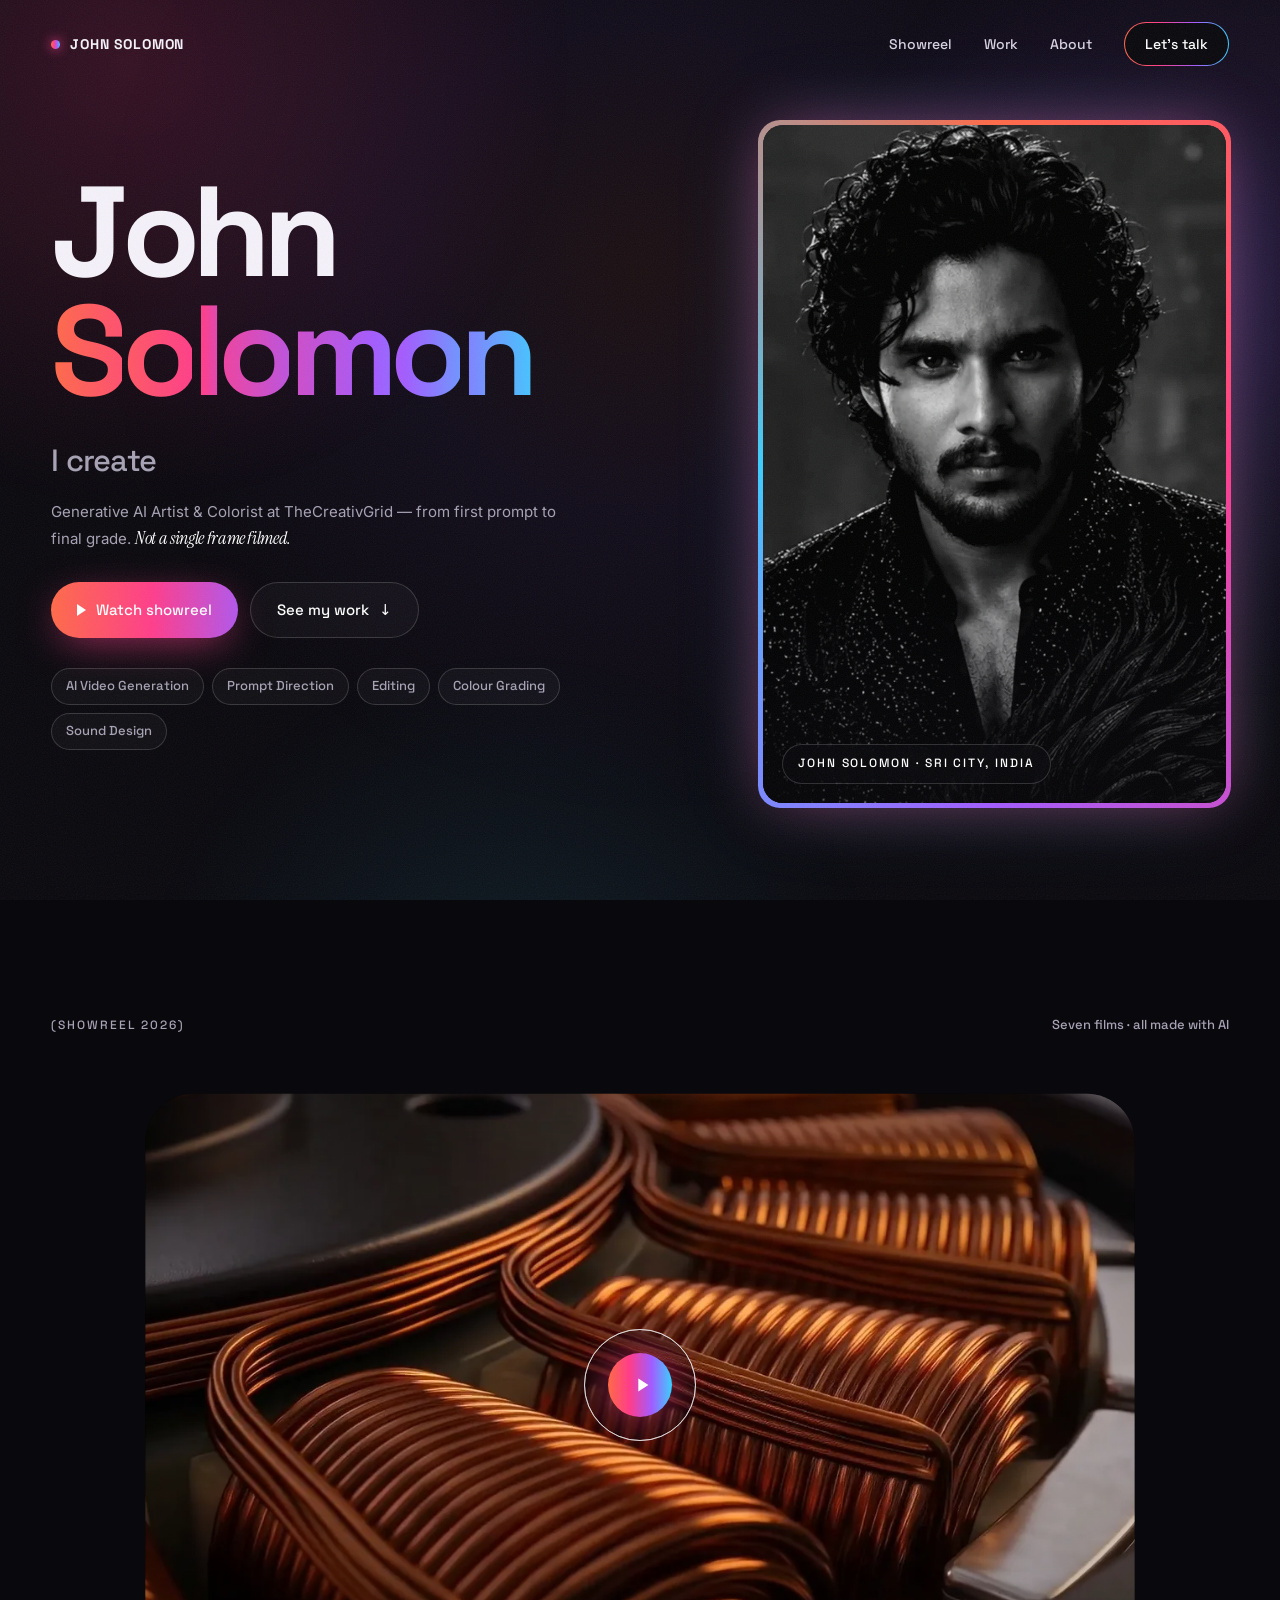
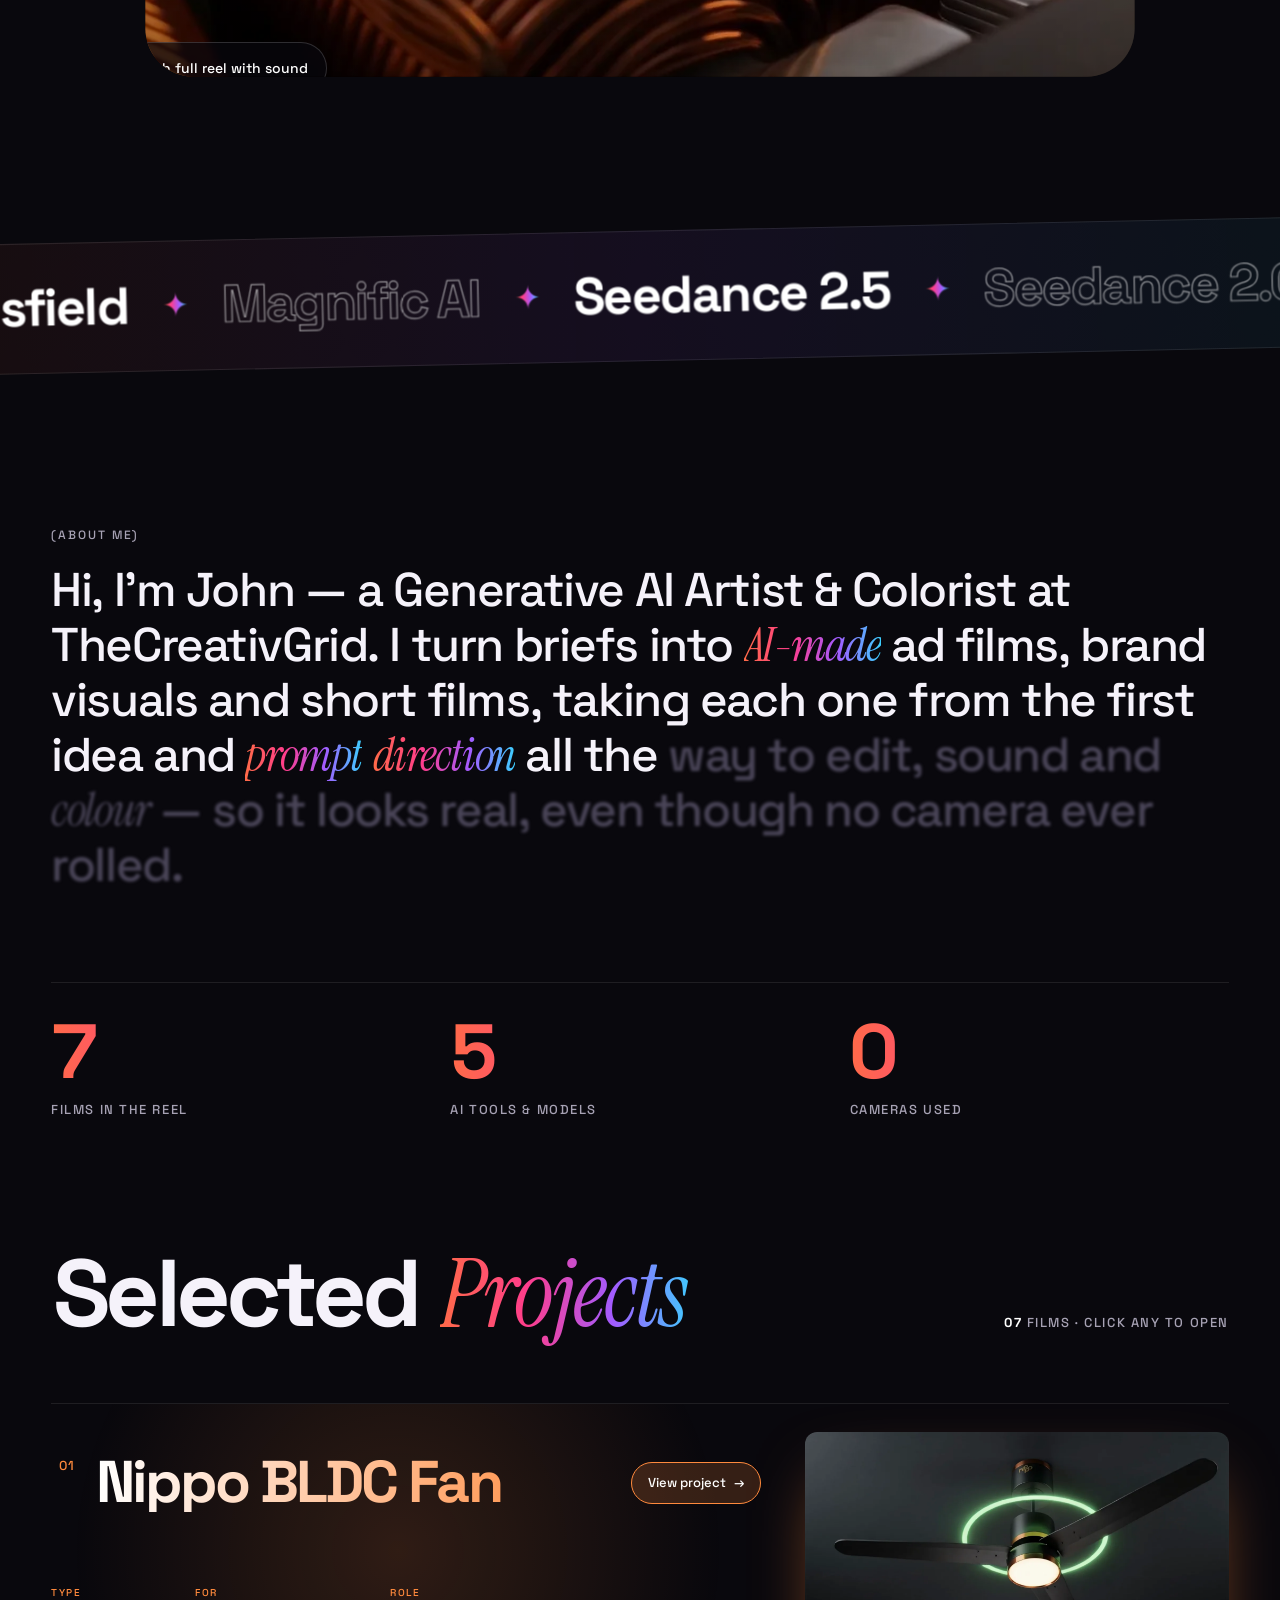
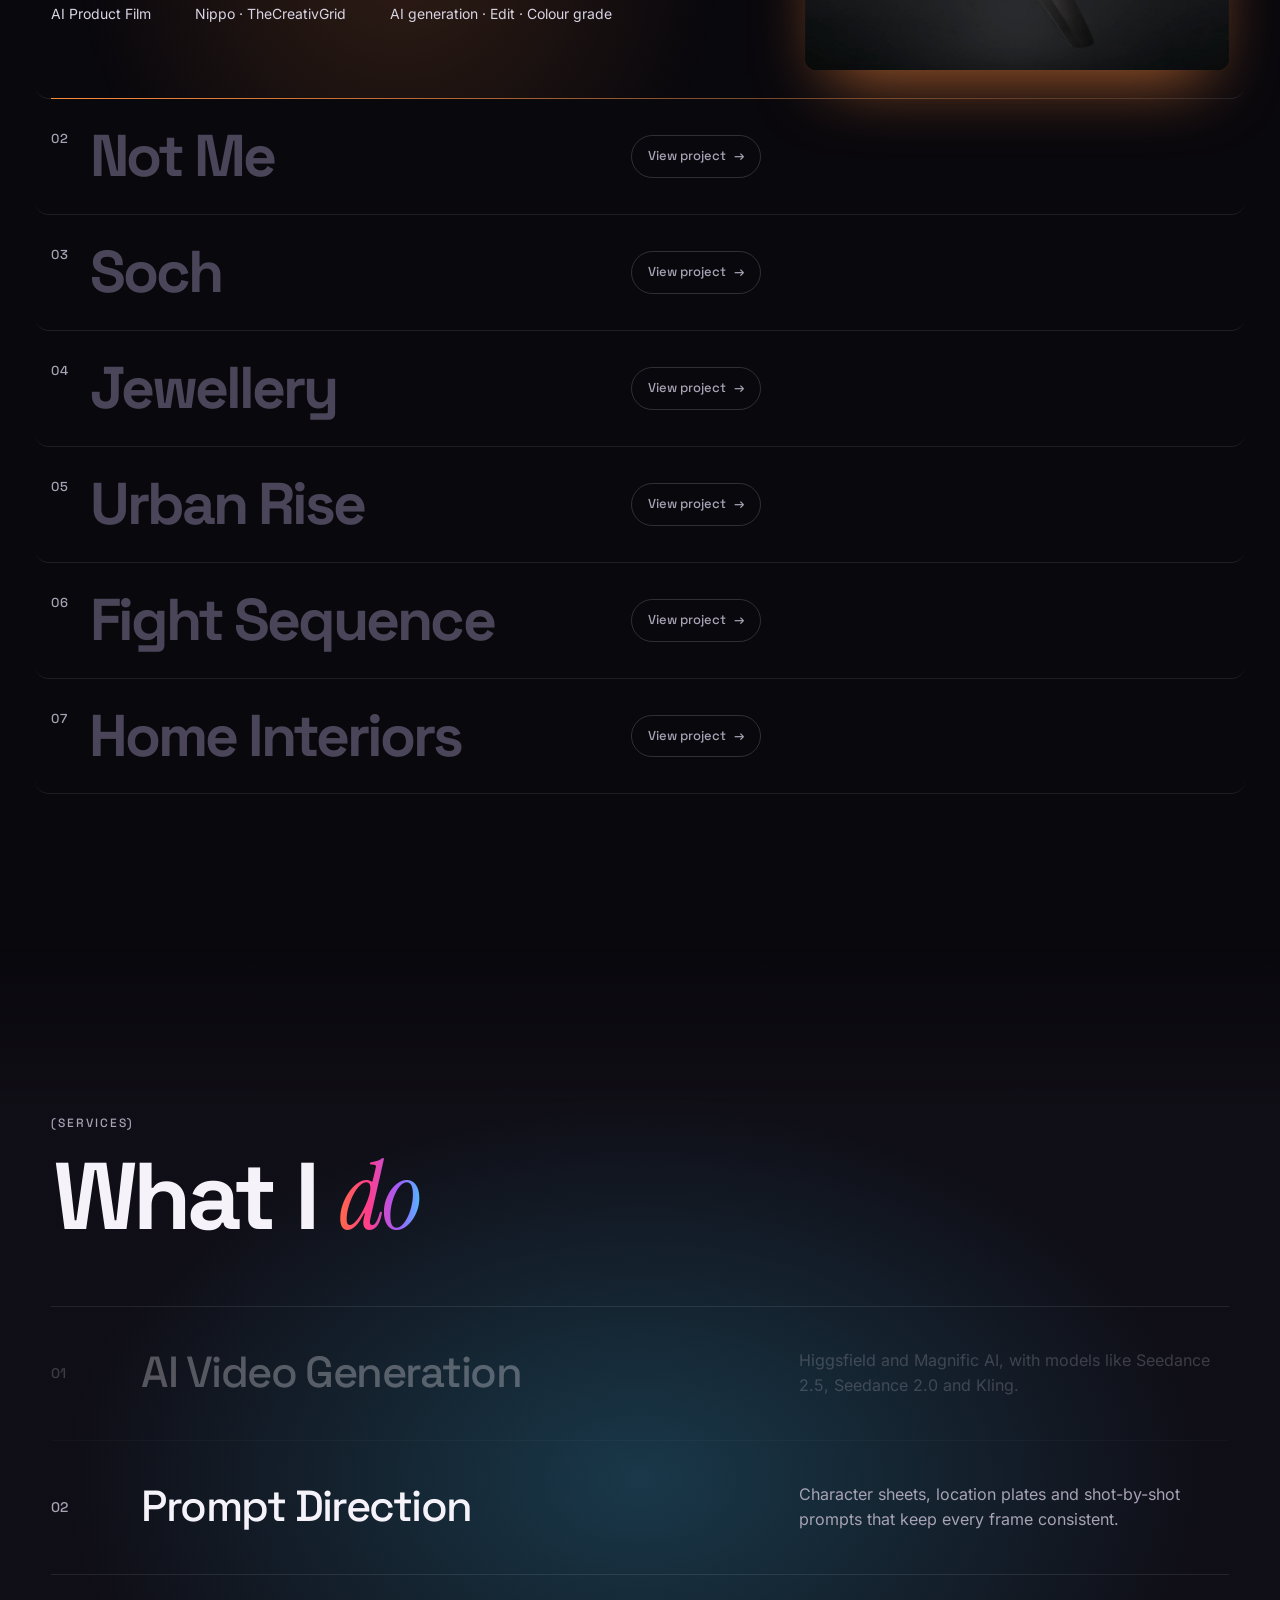
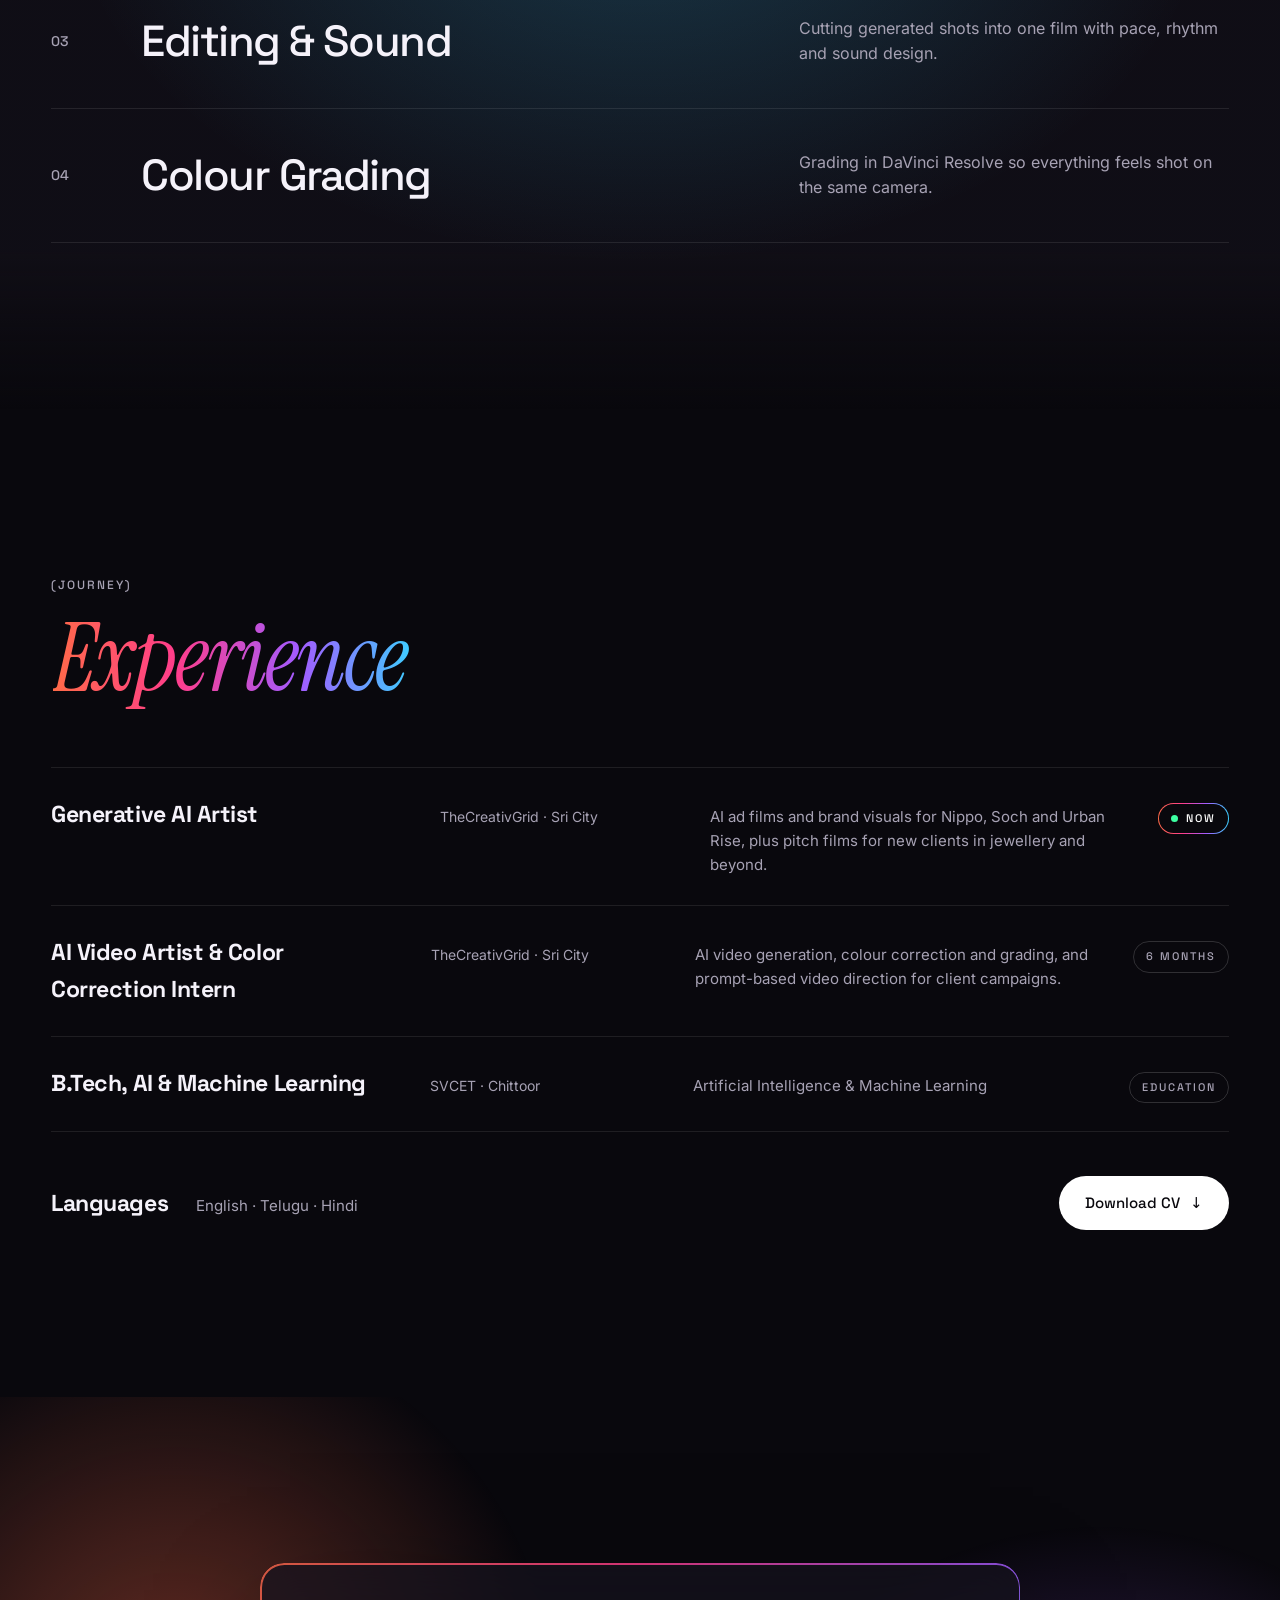
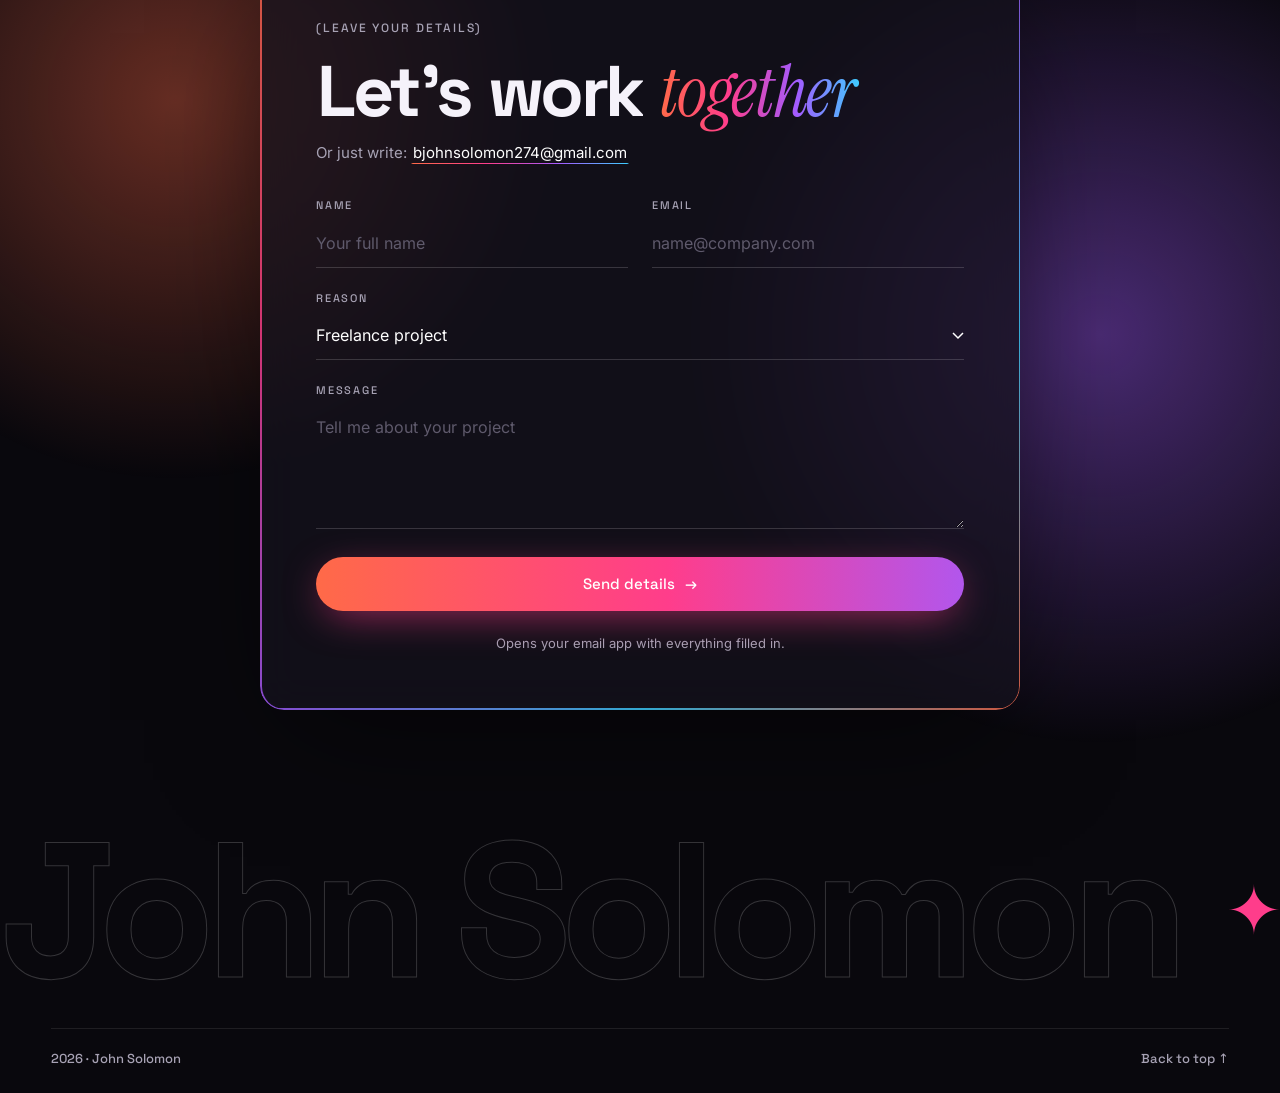
==== commit 949b6cdd: "Add favicon links to index.html Add favicon links to the HTML head section." ====
--- a/index.html
+++ b/index.html
@@ -24,6 +24,9 @@
 <script src="assets/js/config.js" defer></script>
 <script src="assets/js/lenis.min.js" defer></script>
 <script src="assets/js/main.js" defer></script>
+<link rel="icon" type="image/png" sizes="96x96" href="/favicon.png">
+<link rel="shortcut icon" href="/favicon.png">
+
 </head>
 <body class="is-loading">
 
